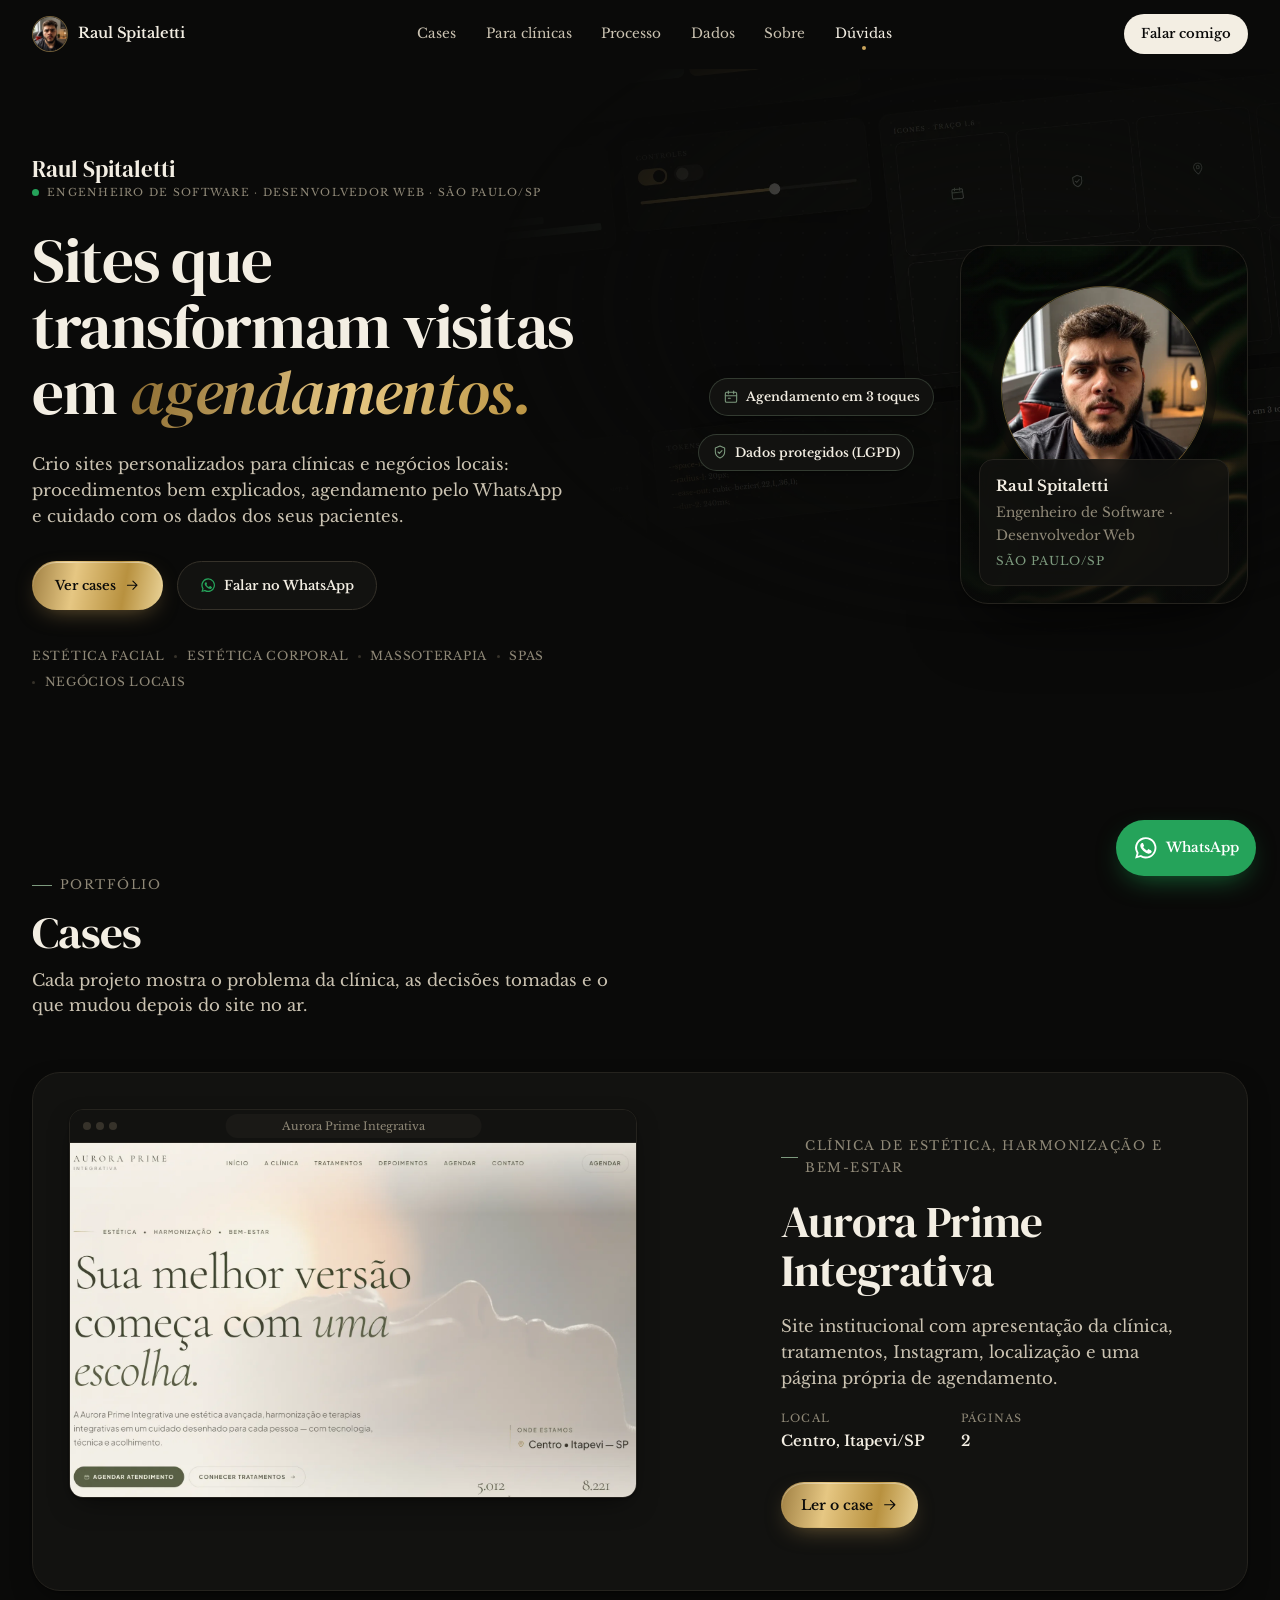
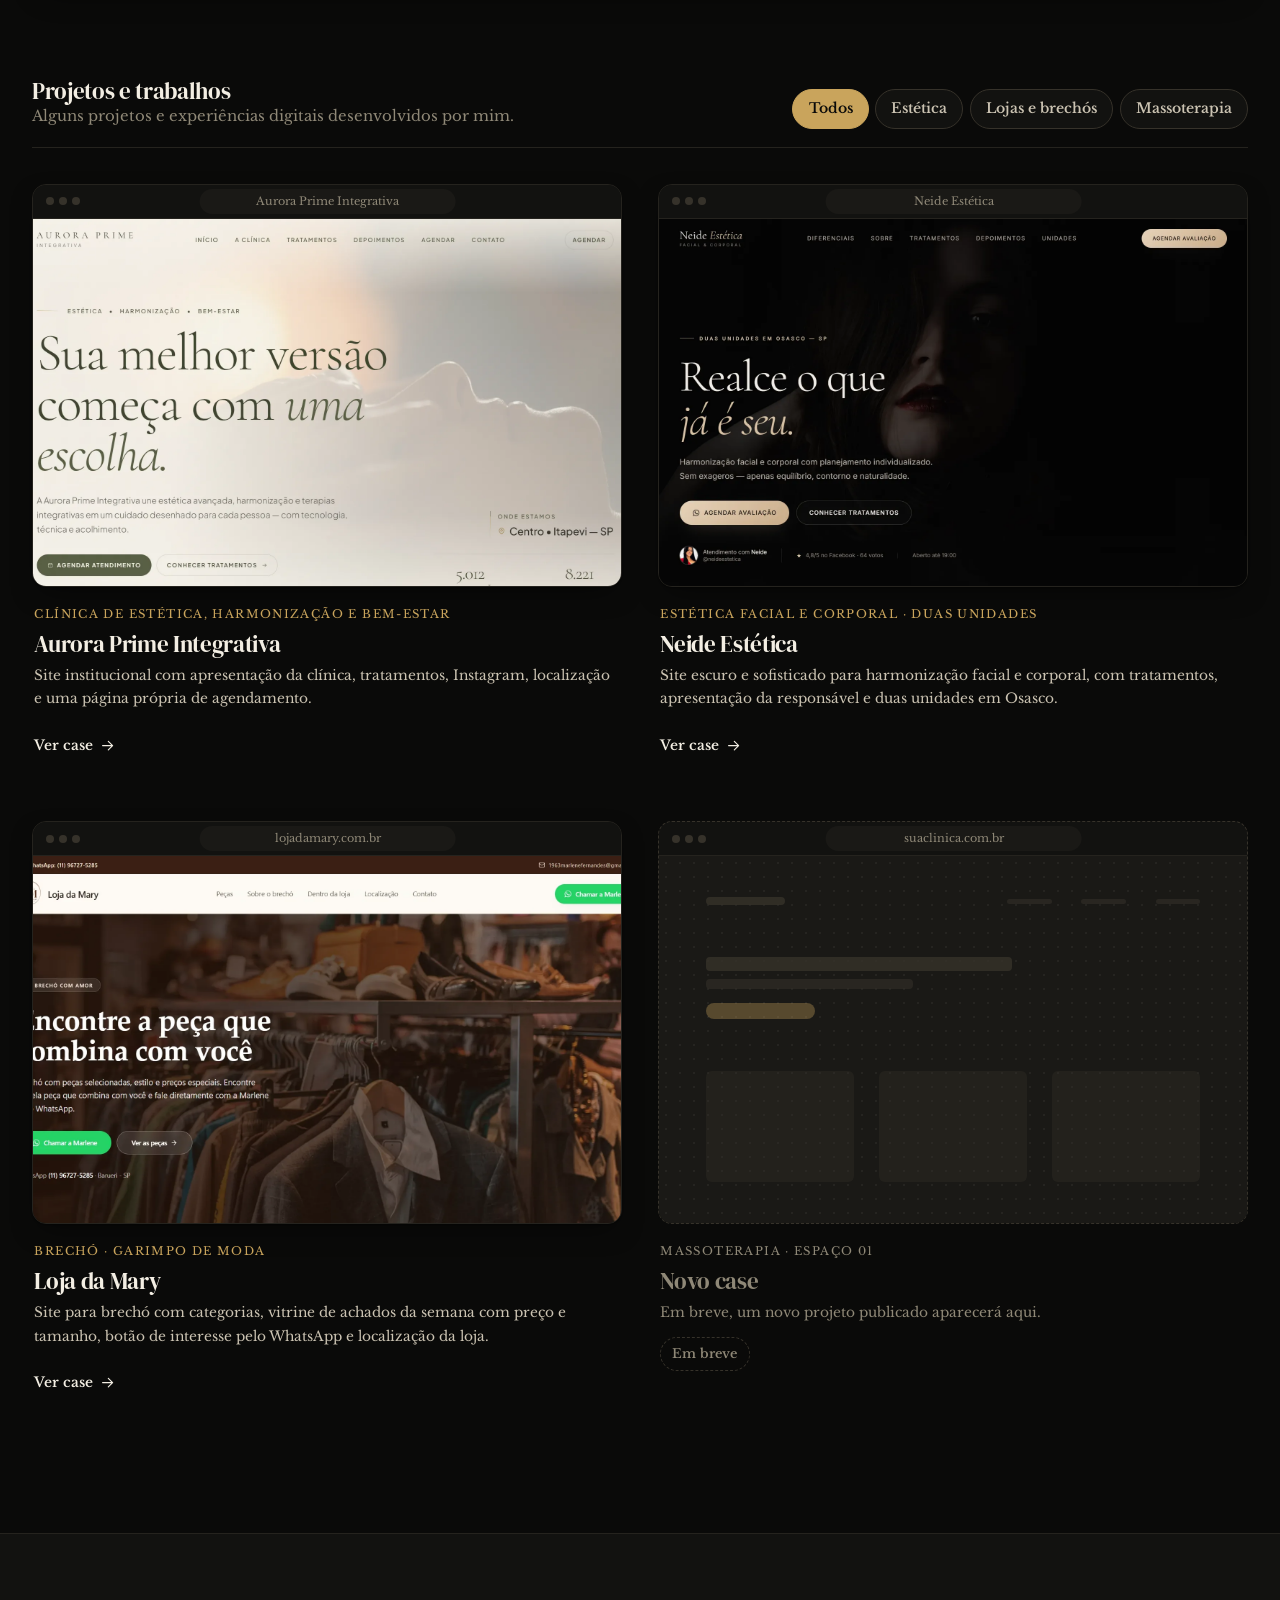
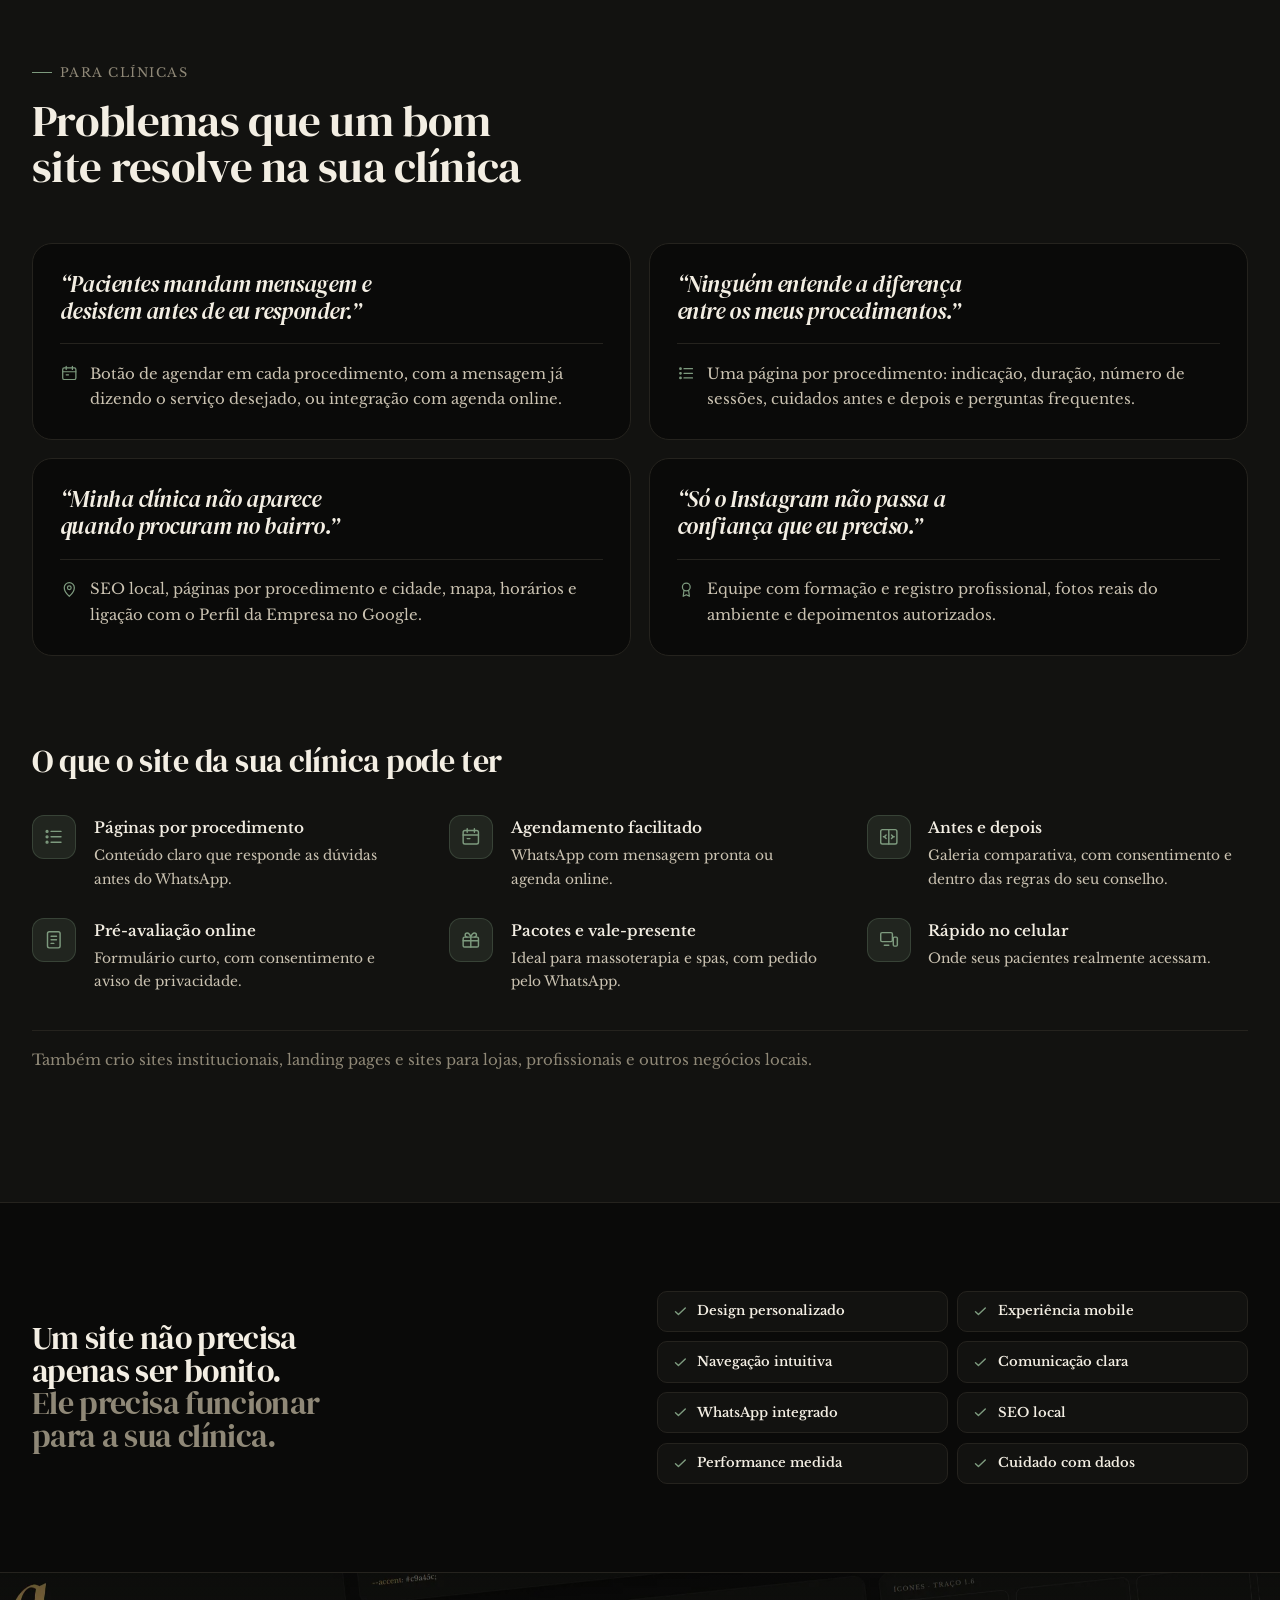
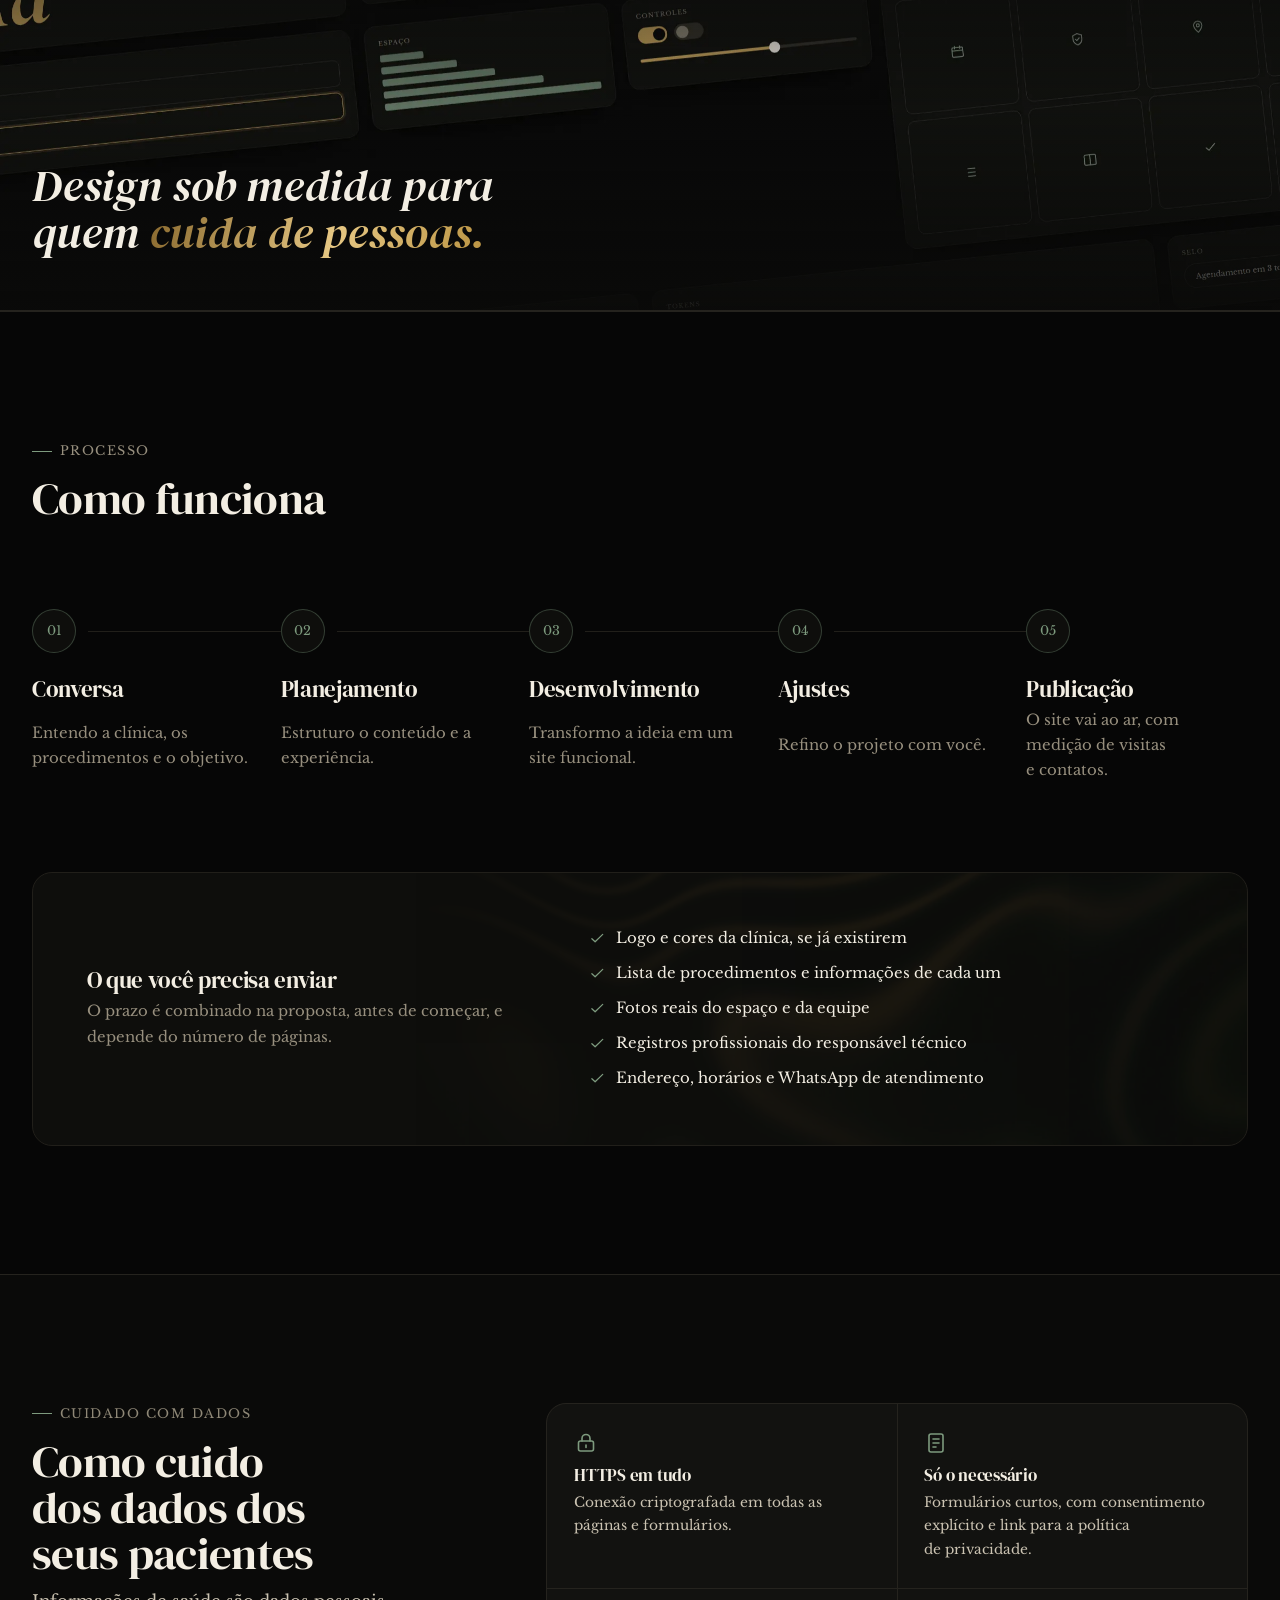
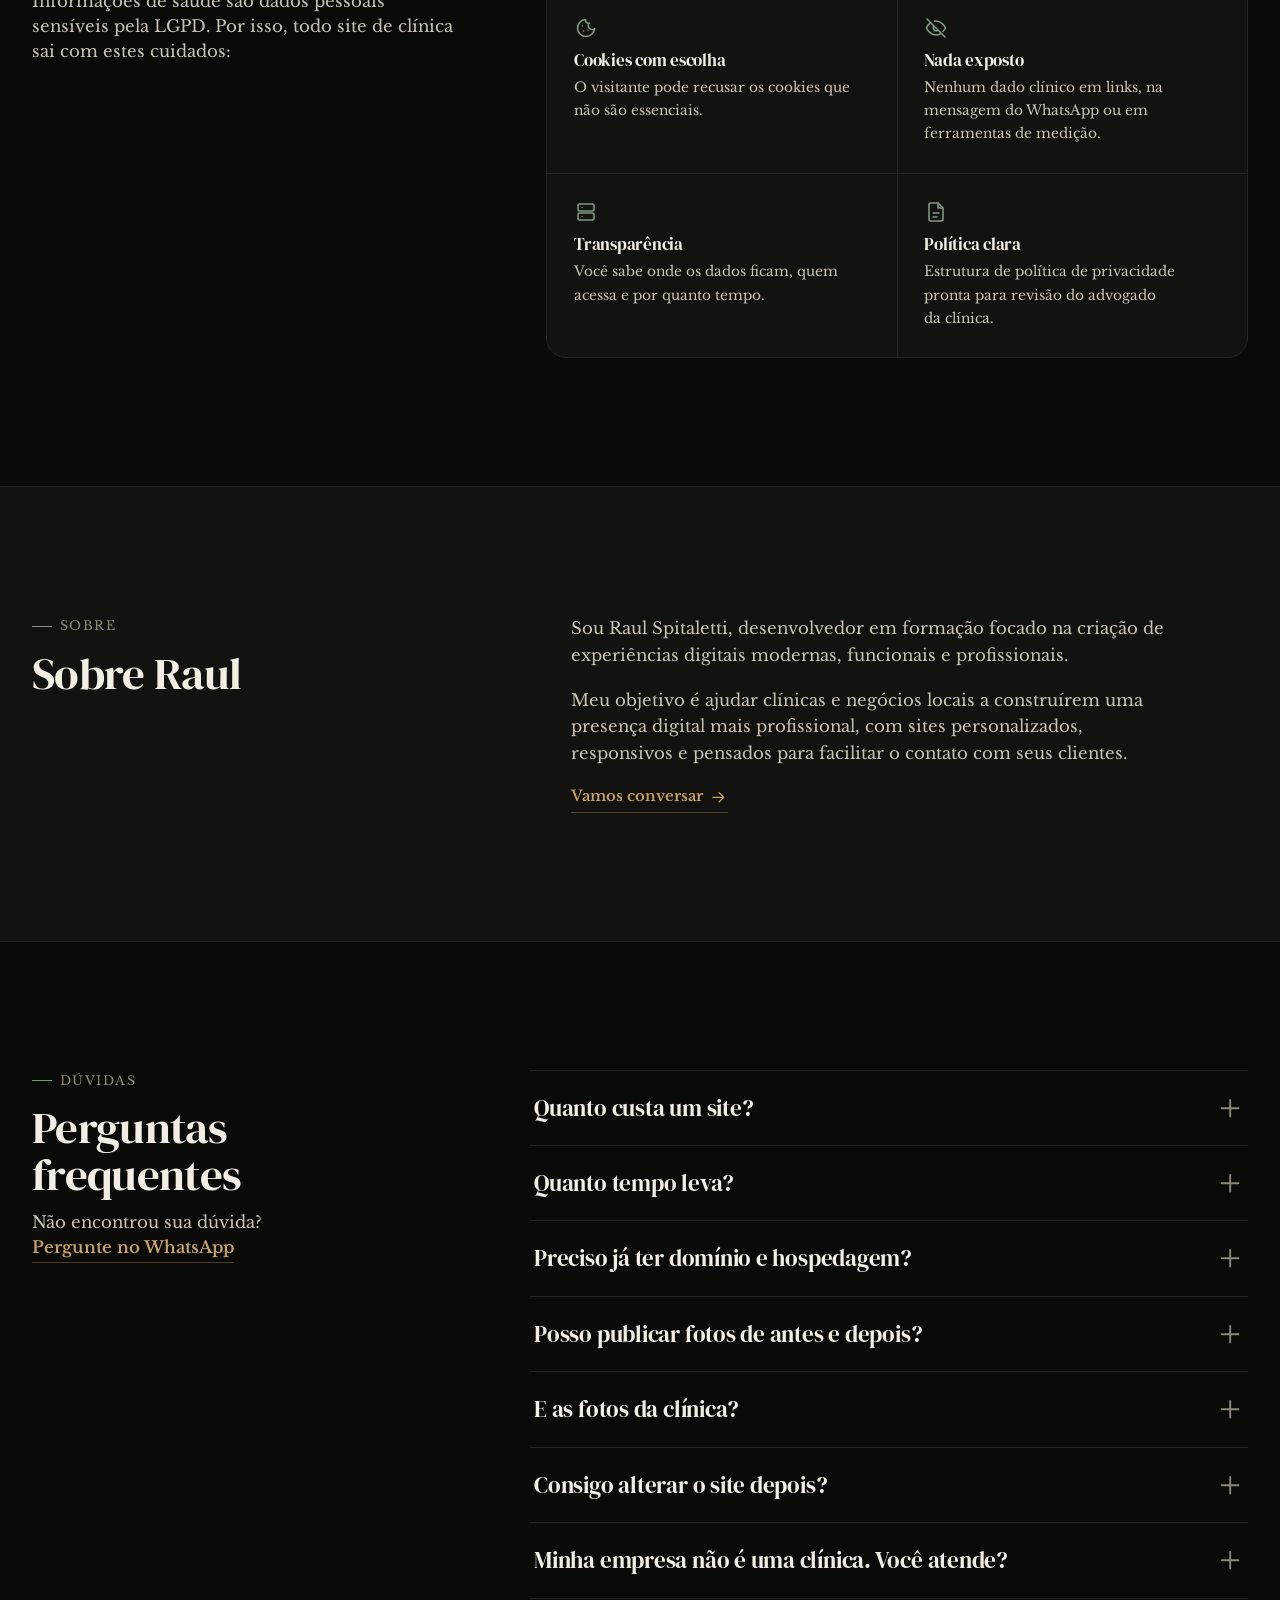
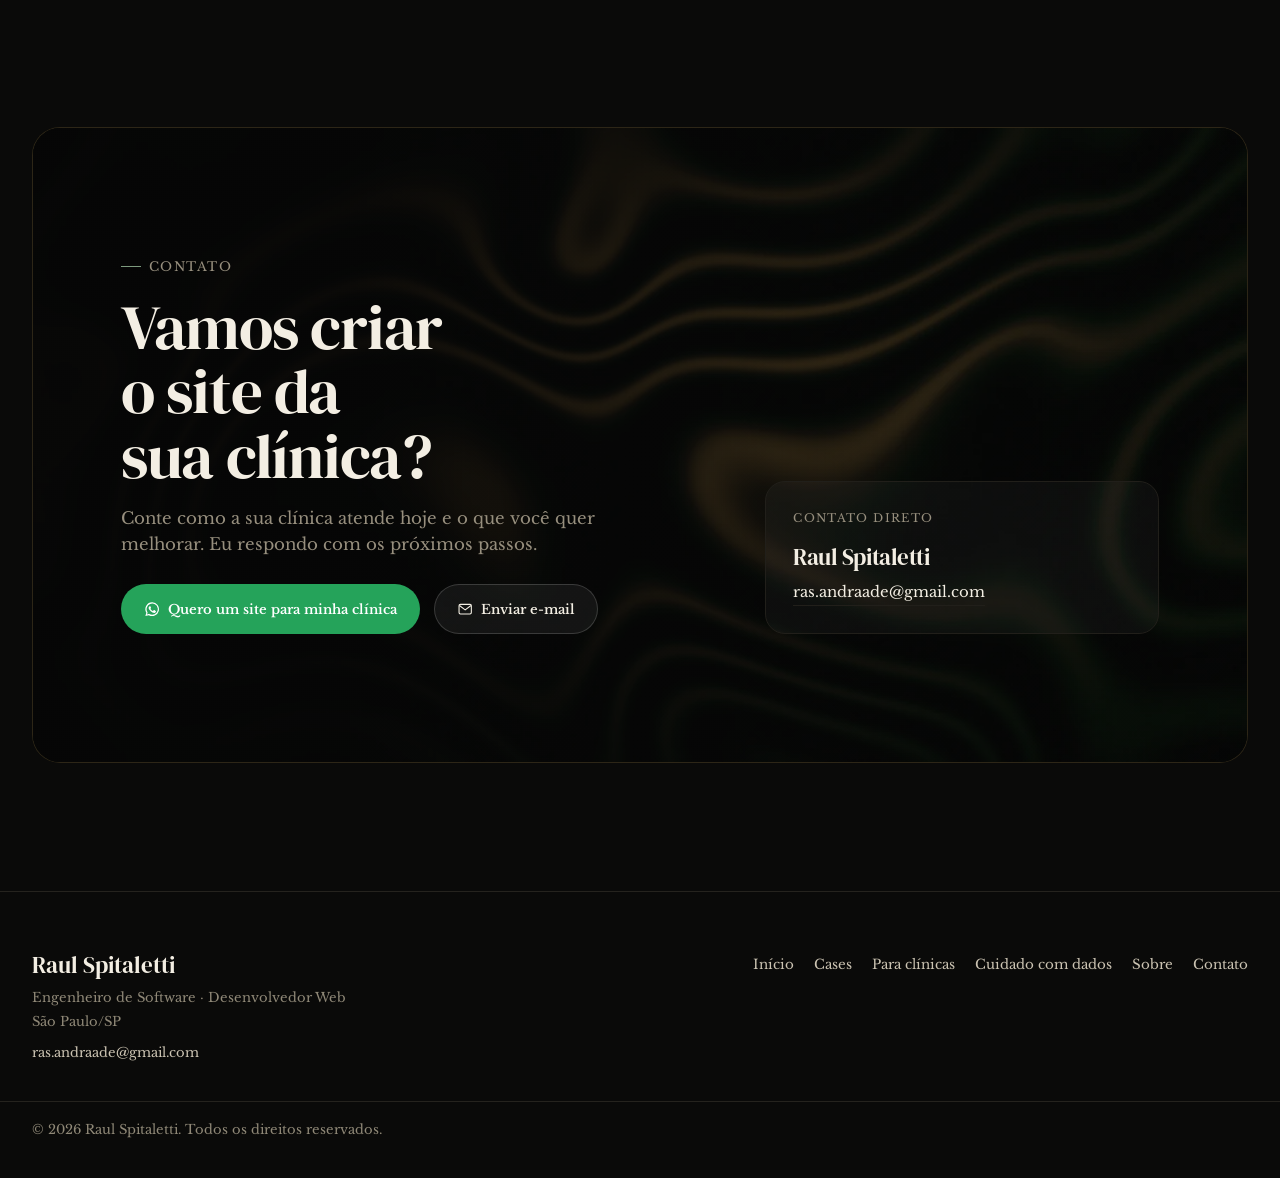
==== index.html @ 13994575 "primero contato" ====
<!DOCTYPE html>
<html lang="pt-BR">
<head>
  <meta charset="utf-8">
  <meta name="viewport" content="width=device-width, initial-scale=1, viewport-fit=cover">
  <title>Raul Spitaletti — Sites para Clínicas de Estética e Massoterapia</title>
  <meta name="description" content="Criação de sites profissionais para clínicas de estética, massoterapia e negócios locais: procedimentos bem apresentados, agendamento pelo WhatsApp e cuidado com os dados dos pacientes.">
  <meta name="author" content="Raul Spitaletti">
  <link rel="canonical" href="https://SEU-DOMINIO.com.br/">
  <meta name="robots" content="index, follow, max-image-preview:large">
  <meta name="color-scheme" content="dark">
  <meta name="theme-color" content="#0a0a09">
  <meta name="format-detection" content="telephone=no">

  <!-- Ícones e app -->
  <link rel="icon" href="favicon.ico" sizes="48x48">
  <link rel="icon" href="favicon.svg" type="image/svg+xml">
  <link rel="apple-touch-icon" href="assets/img/apple-touch-icon.png">
  <link rel="manifest" href="site.webmanifest">

  <!-- Fontes auto-hospedadas (sem requisições a terceiros) -->
  <link rel="preload" href="assets/fonts/dm-serif-display-latin-400-normal.woff2" as="font" type="font/woff2" crossorigin>
  <link rel="preload" href="assets/fonts/libre-baskerville-latin-400-normal.woff2" as="font" type="font/woff2" crossorigin>
  <link rel="preload" href="assets/img/raul.webp" as="image" type="image/webp">
  <link rel="stylesheet" href="assets/css/styles.css">

  <!-- Preview de links (WhatsApp, Instagram, LinkedIn, Facebook, X)
       Troque SEU-DOMINIO.com.br pelo domínio real em todo o projeto -->
  <meta property="og:type" content="website">
  <meta property="og:site_name" content="Raul Spitaletti">
  <meta property="og:locale" content="pt_BR">
  <meta property="og:title" content="Raul Spitaletti — Sites para Clínicas de Estética e Massoterapia">
  <meta property="og:description" content="Sites que transformam visitas em agendamentos para clínicas de estética, massoterapia e negócios locais.">
  <meta property="og:url" content="https://SEU-DOMINIO.com.br/">
  <meta property="og:image" content="https://SEU-DOMINIO.com.br/assets/img/og-image.jpg">
  <meta property="og:image:secure_url" content="https://SEU-DOMINIO.com.br/assets/img/og-image.jpg">
  <meta property="og:image:type" content="image/jpeg">
  <meta property="og:image:width" content="1200">
  <meta property="og:image:height" content="630">
  <meta property="og:image:alt" content="Raul Spitaletti — Sites para clínicas que transformam visitas em agendamentos.">
  <meta name="twitter:card" content="summary_large_image">
  <meta name="twitter:title" content="Raul Spitaletti — Sites para Clínicas de Estética e Massoterapia">
  <meta name="twitter:description" content="Sites que transformam visitas em agendamentos para clínicas de estética, massoterapia e negócios locais.">
  <meta name="twitter:image" content="https://SEU-DOMINIO.com.br/assets/img/og-image.jpg">
  <meta name="twitter:image:alt" content="Raul Spitaletti — Sites para clínicas que transformam visitas em agendamentos.">

  <script type="application/ld+json">
  {
    "@context": "https://schema.org",
    "@type": "ProfessionalService",
    "name": "Raul Spitaletti — Sites para Clínicas",
    "description": "Criação de sites profissionais para clínicas de estética, massoterapia e negócios locais.",
    "email": "ras.andraade@gmail.com",
    "founder": { "@type": "Person", "name": "Raul Spitaletti", "jobTitle": ["Engenheiro de Software", "Desenvolvedor Web"], "image": "https://SEU-DOMINIO.com.br/assets/img/raul.webp" },
    "url": "https://SEU-DOMINIO.com.br/",
    "image": "https://SEU-DOMINIO.com.br/assets/img/og-image.jpg",
    "logo": "https://SEU-DOMINIO.com.br/assets/img/icon-512.png",
    "address": { "@type": "PostalAddress", "addressLocality": "São Paulo", "addressRegion": "SP", "addressCountry": "BR" },
    "areaServed": { "@type": "Country", "name": "Brasil" },
    "availableLanguage": "pt-BR",
    "knowsAbout": ["Criação de sites", "Sites para clínicas de estética", "Sites para massoterapia", "SEO local", "LGPD em formulários"]
  }
  </script>
  <script type="application/ld+json">
  {
    "@context": "https://schema.org",
    "@type": "WebSite",
    "name": "Raul Spitaletti",
    "url": "https://SEU-DOMINIO.com.br/",
    "inLanguage": "pt-BR"
  }
  </script>
</head>
<body>
  <!-- Ícones (traço único 1.6, cantos arredondados) -->
  <svg width="0" height="0" style="position:absolute" aria-hidden="true">
    <symbol id="i-calendar" viewBox="0 0 24 24"><rect x="3.5" y="5" width="17" height="15" rx="2"/><path d="M8 3v4M16 3v4M3.5 10h17M8 14h3"/></symbol>
    <symbol id="i-list" viewBox="0 0 24 24"><path d="M9 6h11M9 12h11M9 18h11"/><circle cx="4.5" cy="6" r="1"/><circle cx="4.5" cy="12" r="1"/><circle cx="4.5" cy="18" r="1"/></symbol>
    <symbol id="i-pin" viewBox="0 0 24 24"><path d="M12 21s-6.5-5.6-6.5-11a6.5 6.5 0 0 1 13 0c0 5.4-6.5 11-6.5 11z"/><circle cx="12" cy="10" r="2.4"/></symbol>
    <symbol id="i-badge" viewBox="0 0 24 24"><circle cx="12" cy="9" r="5"/><path d="M9 13.5 8 21l4-2 4 2-1-7.5"/></symbol>
    <symbol id="i-compare" viewBox="0 0 24 24"><rect x="3" y="4" width="18" height="16" rx="2"/><path d="M12 4v16M8 12h-2M18 12h-2M9 10l-2 2 2 2M15 10l2 2-2 2"/></symbol>
    <symbol id="i-form" viewBox="0 0 24 24"><rect x="5" y="3" width="14" height="18" rx="2"/><path d="M9 8h6M9 12h6M9 16h3"/></symbol>
    <symbol id="i-gift" viewBox="0 0 24 24"><rect x="3.5" y="9" width="17" height="11" rx="1.5"/><path d="M3.5 13h17M12 9v11M12 9s-1.5-4.5-4-4.5a2 2 0 0 0 0 4.5M12 9s1.5-4.5 4-4.5a2 2 0 0 1 0 4.5"/></symbol>
    <symbol id="i-devices" viewBox="0 0 24 24"><rect x="3" y="4" width="13" height="10" rx="1.5"/><path d="M7 18h5"/><rect x="17" y="9" width="4.5" height="10" rx="1.2"/></symbol>
    <symbol id="i-lock" viewBox="0 0 24 24"><rect x="4.5" y="10" width="15" height="10" rx="2"/><path d="M8 10V7.5a4 4 0 0 1 8 0V10M12 14v2.5"/></symbol>
    <symbol id="i-shield" viewBox="0 0 24 24"><path d="M12 3 5 6v5.5c0 4.3 3 7.8 7 9.5 4-1.7 7-5.2 7-9.5V6z"/><path d="m9 12 2 2 4-4"/></symbol>
    <symbol id="i-cookie" viewBox="0 0 24 24"><path d="M20.5 12.5A8.5 8.5 0 1 1 11.5 3.5a3 3 0 0 0 4 3.5 3 3 0 0 0 5 5.5z"/><path d="M8.5 10h.01M9.5 15h.01M14 14h.01"/></symbol>
    <symbol id="i-eye-off" viewBox="0 0 24 24"><path d="M3 3l18 18M10.6 5.1A9.7 9.7 0 0 1 12 5c5 0 8.5 4.5 9.5 7a13 13 0 0 1-2.4 3.4M6.6 6.6C4.5 8 3.1 10.1 2.5 12c1 2.5 4.5 7 9.5 7 1.7 0 3.2-.5 4.5-1.2M9.9 9.9a3 3 0 0 0 4.2 4.2"/></symbol>
    <symbol id="i-server" viewBox="0 0 24 24"><rect x="4" y="4" width="16" height="7" rx="1.5"/><rect x="4" y="13" width="16" height="7" rx="1.5"/><path d="M8 7.5h.01M8 16.5h.01"/></symbol>
    <symbol id="i-doc" viewBox="0 0 24 24"><path d="M14 3H7a2 2 0 0 0-2 2v14a2 2 0 0 0 2 2h10a2 2 0 0 0 2-2V8z"/><path d="M14 3v5h5M9 13h6M9 17h4"/></symbol>
    <symbol id="i-check" viewBox="0 0 24 24"><path d="M5 12.5l4.2 4L19 7"/></symbol>
    <symbol id="i-arrow" viewBox="0 0 24 24"><path d="M5 12h14M13 6l6 6-6 6"/></symbol>
    <symbol id="i-plus" viewBox="0 0 24 24"><path d="M12 5v14M5 12h14"/></symbol>
    <symbol id="i-mail" viewBox="0 0 24 24"><rect x="3" y="5" width="18" height="14" rx="2"/><path d="M4 7l8 6 8-6"/></symbol>
    <symbol id="i-wa" viewBox="0 0 24 24"><path fill="currentColor" stroke="none" d="M12 2a10 10 0 0 0-8.6 15.1L2 22l5-1.3A10 10 0 1 0 12 2zm0 18.2a8.2 8.2 0 0 1-4.2-1.2l-.3-.2-3 .8.8-2.9-.2-.3A8.2 8.2 0 1 1 12 20.2zm4.5-6.1c-.2-.1-1.5-.7-1.7-.8-.2-.1-.4-.1-.6.1l-.8 1c-.1.2-.3.2-.5.1a6.7 6.7 0 0 1-3.3-2.9c-.3-.4.2-.4.7-1.4.1-.2 0-.3 0-.4l-.8-1.8c-.2-.5-.4-.4-.6-.4h-.5a1 1 0 0 0-.7.3 3 3 0 0 0-.9 2.2 5.2 5.2 0 0 0 1.1 2.7 11.8 11.8 0 0 0 4.5 4c1.7.7 2.3.8 3.2.6.5-.1 1.5-.6 1.7-1.2.2-.6.2-1.1.2-1.2-.1-.1-.3-.2-.5-.3z"/></symbol>
  </svg>

  <a class="skip-link" href="#conteudo">Pular para o conteúdo</a>

  <!-- ============ HEADER ============ -->
  <header class="site-header">
    <div class="container header__inner">
      <a class="brand" href="#inicio" aria-label="Raul Spitaletti — início">
        <span class="brand__mark brand__mark--photo" aria-hidden="true"><img src="assets/img/raul-sm.webp" alt="" width="36" height="36"></span>
        <span class="brand__name">Raul Spitaletti</span>
      </a>

      <nav class="nav" aria-label="Principal">
        <ul>
          <li><a href="#cases">Cases</a></li>
          <li><a href="#para-clinicas">Para clínicas</a></li>
          <li><a href="#processo">Processo</a></li>
          <li><a href="#dados">Dados</a></li>
          <li><a href="#sobre">Sobre</a></li>
          <li><a href="#faq">Dúvidas</a></li>
        </ul>
      </nav>

      <a class="btn btn--dark btn--sm header__cta" href="#contato">Falar comigo</a>

      <button class="nav-toggle" type="button" aria-expanded="false" aria-controls="mobile-menu" aria-label="Abrir menu">
        <span></span><span></span>
      </button>
    </div>

    <div class="mobile-menu" id="mobile-menu" hidden>
      <nav aria-label="Menu mobile">
        <ul>
          <li><a href="#inicio">Início</a></li>
          <li><a href="#cases">Cases</a></li>
          <li><a href="#para-clinicas">Para clínicas</a></li>
          <li><a href="#processo">Processo</a></li>
          <li><a href="#dados">Cuidado com dados</a></li>
          <li><a href="#sobre">Sobre</a></li>
          <li><a href="#faq">Dúvidas</a></li>
          <li><a href="#contato">Contato</a></li>
        </ul>
      </nav>
      <div class="mobile-menu__foot">
        <a class="btn btn--wa btn--block" data-whatsapp href="#contato"><svg class="i i--fill"><use href="#i-wa"/></svg>Falar no WhatsApp</a>
        <a class="mobile-menu__mail" data-email href="mailto:ras.andraade@gmail.com">ras.andraade@gmail.com</a>
      </div>
    </div>
  </header>

  <main id="conteudo">
    <!-- ============ HERO ============ -->
    <section class="hero" id="inicio" aria-labelledby="hero-title">
      <div class="hero__bg" aria-hidden="true"></div>
      <div class="container hero__grid">
        <div class="hero__copy">
          <div class="hero__me">
            <div class="hero__me-text">
              <strong>Raul Spitaletti</strong>
              <span><span class="status__dot" aria-hidden="true"></span>Engenheiro de Software · Desenvolvedor Web · São Paulo/SP</span>
            </div>
          </div>
          <h1 id="hero-title" class="hero__title">Sites que transformam visitas em <em>agendamentos.</em></h1>
          <p class="hero__lead">Crio sites personalizados para clínicas e negócios locais: procedimentos bem explicados, agendamento pelo WhatsApp e cuidado com os dados dos seus pacientes.</p>
          <div class="hero__actions">
            <a class="btn btn--primary btn--lg" href="#cases">Ver cases <svg class="i"><use href="#i-arrow"/></svg></a>
            <a class="btn btn--outline btn--lg" data-whatsapp href="#contato"><svg class="i i--fill i--wa"><use href="#i-wa"/></svg>Falar no WhatsApp</a>
          </div>
          <ul class="hero__for" aria-label="Para quem">
            <li>Estética facial</li><li>Estética corporal</li><li>Massoterapia</li><li>Spas</li><li>Negócios locais</li>
          </ul>
        </div>

        <!-- Retrato (mesma foto e tamanho do antigo cartão do "Sobre") -->
        <div class="hero__portrait">
          <div class="hero__chips" aria-hidden="true">
            <div class="hero__chip"><svg class="i"><use href="#i-calendar"/></svg>Agendamento em 3 toques</div>
            <div class="hero__chip"><svg class="i"><use href="#i-shield"/></svg>Dados protegidos (LGPD)</div>
          </div>
          <div class="about__card portrait">
            <div class="about__photo"><img src="assets/img/raul.webp" alt="Foto de Raul Spitaletti" width="280" height="280" fetchpriority="high"></div>
            <div class="about__id">
              <strong>Raul Spitaletti</strong>
              <span>Engenheiro de Software · Desenvolvedor Web</span>
              <span class="about__loc">São Paulo/SP</span>
            </div>
          </div>
        </div>
      </div>
    </section>

    <!-- ============ CASES ============ -->
    <section class="section" id="cases" aria-labelledby="cases-title">
      <div class="container">
        <header class="section__head" data-reveal>
          <p class="eyebrow">Portfólio</p>
          <h2 id="cases-title" class="section__title">Cases</h2>
          <p class="section__lead">Cada projeto mostra o problema da clínica, as decisões tomadas e o que mudou depois do site no ar.</p>
        </header>

        <!-- Case em destaque — dados em assets/js/config.js (projeto com featured: true) -->
        <article class="case" id="featured" data-reveal aria-label="Case em destaque"></article>

        <div class="subhead" data-reveal>
          <div>
            <h3 class="subhead__title">Projetos e trabalhos</h3>
            <p class="subhead__lead">Alguns projetos e experiências digitais desenvolvidos por mim.</p>
          </div>
          <div class="chips" id="project-filters" role="group" aria-label="Filtrar projetos" hidden></div>
        </div>

        <div class="projects" id="projects-grid"></div>
        <p class="projects__empty" id="projects-empty" hidden>Nenhum projeto nesta categoria ainda.</p>
        <noscript><p class="noscript">Ative o JavaScript para ver os projetos.</p></noscript>
      </div>
    </section>

    <!-- ============ PARA CLÍNICAS: problemas que resolvo ============ -->
    <section class="section section--tint" id="para-clinicas" aria-labelledby="pc-title">
      <div class="container">
        <header class="section__head" data-reveal>
          <p class="eyebrow">Para clínicas</p>
          <h2 id="pc-title" class="section__title">Problemas que um bom site resolve na sua clínica</h2>
        </header>
        <ol class="pains">
          <li class="pain" data-reveal>
            <p class="pain__problem">“Pacientes mandam mensagem e desistem antes de eu responder.”</p>
            <p class="pain__fix"><svg class="i"><use href="#i-calendar"/></svg><span>Botão de agendar em cada procedimento, com a mensagem já dizendo o serviço desejado, ou integração com agenda online.</span></p>
          </li>
          <li class="pain" data-reveal>
            <p class="pain__problem">“Ninguém entende a diferença entre os meus procedimentos.”</p>
            <p class="pain__fix"><svg class="i"><use href="#i-list"/></svg><span>Uma página por procedimento: indicação, duração, número de sessões, cuidados antes e depois e perguntas frequentes.</span></p>
          </li>
          <li class="pain" data-reveal>
            <p class="pain__problem">“Minha clínica não aparece quando procuram no bairro.”</p>
            <p class="pain__fix"><svg class="i"><use href="#i-pin"/></svg><span>SEO local, páginas por procedimento e cidade, mapa, horários e ligação com o Perfil da Empresa no Google.</span></p>
          </li>
          <li class="pain" data-reveal>
            <p class="pain__problem">“Só o Instagram não passa a confiança que eu preciso.”</p>
            <p class="pain__fix"><svg class="i"><use href="#i-badge"/></svg><span>Equipe com formação e registro profissional, fotos reais do ambiente e depoimentos autorizados.</span></p>
          </li>
        </ol>

        <div class="features" data-reveal>
          <h3 class="features__title">O que o site da sua clínica pode ter</h3>
          <ul class="features__grid">
            <li><span class="service__icon"><svg class="i"><use href="#i-list"/></svg></span><div><h4>Páginas por procedimento</h4><p>Conteúdo claro que responde as dúvidas antes do WhatsApp.</p></div></li>
            <li><span class="service__icon"><svg class="i"><use href="#i-calendar"/></svg></span><div><h4>Agendamento facilitado</h4><p>WhatsApp com mensagem pronta ou agenda online.</p></div></li>
            <li><span class="service__icon"><svg class="i"><use href="#i-compare"/></svg></span><div><h4>Antes e depois</h4><p>Galeria comparativa, com consentimento e dentro das regras do seu conselho.</p></div></li>
            <li><span class="service__icon"><svg class="i"><use href="#i-form"/></svg></span><div><h4>Pré-avaliação online</h4><p>Formulário curto, com consentimento e aviso de privacidade.</p></div></li>
            <li><span class="service__icon"><svg class="i"><use href="#i-gift"/></svg></span><div><h4>Pacotes e vale-presente</h4><p>Ideal para massoterapia e spas, com pedido pelo WhatsApp.</p></div></li>
            <li><span class="service__icon"><svg class="i"><use href="#i-devices"/></svg></span><div><h4>Rápido no celular</h4><p>Onde seus pacientes realmente acessam.</p></div></li>
          </ul>
          <p class="features__note">Também crio sites institucionais, landing pages e sites para lojas, profissionais e outros negócios locais.</p>
        </div>
      </div>
    </section>

    <!-- ============ DIFERENCIAIS ============ -->
    <section class="section section--tight" aria-labelledby="dif-title">
      <div class="container values" data-reveal>
        <h2 id="dif-title" class="values__title">Um site não precisa apenas ser bonito. <span>Ele precisa funcionar para a sua clínica.</span></h2>
        <ul class="values__list">
          <li><svg class="i"><use href="#i-check"/></svg>Design personalizado</li>
          <li><svg class="i"><use href="#i-check"/></svg>Experiência mobile</li>
          <li><svg class="i"><use href="#i-check"/></svg>Navegação intuitiva</li>
          <li><svg class="i"><use href="#i-check"/></svg>Comunicação clara</li>
          <li><svg class="i"><use href="#i-check"/></svg>WhatsApp integrado</li>
          <li><svg class="i"><use href="#i-check"/></svg>SEO local</li>
          <li><svg class="i"><use href="#i-check"/></svg>Performance medida</li>
          <li><svg class="i"><use href="#i-check"/></svg>Cuidado com dados</li>
        </ul>
      </div>
    </section>

    <!-- ============ FAIXA DE IMAGEM (textura original) ============ -->
    <div class="band" aria-hidden="true">
      <div class="band__img"></div>
      <div class="container"><p class="band__text">Design sob medida para quem <span>cuida de pessoas.</span></p></div>
    </div>

    <!-- ============ DEPOIMENTOS (oculto até existir o primeiro real) ============ -->
    <section class="section section--tight" id="depoimentos" aria-labelledby="dep-title" hidden>
      <div class="container">
        <header class="section__head" data-reveal>
          <p class="eyebrow">Depoimentos</p>
          <h2 id="dep-title" class="section__title">O que dizem os clientes</h2>
        </header>
        <div class="quotes" id="testimonials-list"></div>
      </div>
    </section>

    <!-- ============ PROCESSO ============ -->
    <section class="section section--dark" id="processo" aria-labelledby="processo-title">
      <div class="container">
        <header class="section__head" data-reveal>
          <p class="eyebrow">Processo</p>
          <h2 id="processo-title" class="section__title">Como funciona</h2>
        </header>
        <ol class="steps">
          <li class="step" data-reveal><span class="step__n">01</span><h3>Conversa</h3><p>Entendo a clínica, os procedimentos e o objetivo.</p></li>
          <li class="step" data-reveal><span class="step__n">02</span><h3>Planejamento</h3><p>Estruturo o conteúdo e a experiência.</p></li>
          <li class="step" data-reveal><span class="step__n">03</span><h3>Desenvolvimento</h3><p>Transformo a ideia em um site funcional.</p></li>
          <li class="step" data-reveal><span class="step__n">04</span><h3>Ajustes</h3><p>Refino o projeto com você.</p></li>
          <li class="step" data-reveal><span class="step__n">05</span><h3>Publicação</h3><p>O site vai ao ar, com medição de visitas e contatos.</p></li>
        </ol>

        <div class="prep" data-reveal>
          <div>
            <h3 class="prep__title">O que você precisa enviar</h3>
            <p class="prep__lead">O prazo é combinado na proposta, antes de começar, e depende do número de páginas.</p>
          </div>
          <ul class="prep__list">
            <li><svg class="i"><use href="#i-check"/></svg>Logo e cores da clínica, se já existirem</li>
            <li><svg class="i"><use href="#i-check"/></svg>Lista de procedimentos e informações de cada um</li>
            <li><svg class="i"><use href="#i-check"/></svg>Fotos reais do espaço e da equipe</li>
            <li><svg class="i"><use href="#i-check"/></svg>Registros profissionais do responsável técnico</li>
            <li><svg class="i"><use href="#i-check"/></svg>Endereço, horários e WhatsApp de atendimento</li>
          </ul>
        </div>
      </div>
    </section>

    <!-- ============ DADOS / LGPD ============ -->
    <section class="section" id="dados" aria-labelledby="dados-title">
      <div class="container data">
        <header class="data__head" data-reveal>
          <p class="eyebrow">Cuidado com dados</p>
          <h2 id="dados-title" class="section__title">Como cuido dos dados dos seus pacientes</h2>
          <p class="section__lead">Informações de saúde são dados pessoais sensíveis pela LGPD. Por isso, todo site de clínica sai com estes cuidados:</p>
        </header>
        <ul class="data__grid">
          <li data-reveal><svg class="i"><use href="#i-lock"/></svg><h3>HTTPS em tudo</h3><p>Conexão criptografada em todas as páginas e formulários.</p></li>
          <li data-reveal><svg class="i"><use href="#i-form"/></svg><h3>Só o necessário</h3><p>Formulários curtos, com consentimento explícito e link para a política de privacidade.</p></li>
          <li data-reveal><svg class="i"><use href="#i-cookie"/></svg><h3>Cookies com escolha</h3><p>O visitante pode recusar os cookies que não são essenciais.</p></li>
          <li data-reveal><svg class="i"><use href="#i-eye-off"/></svg><h3>Nada exposto</h3><p>Nenhum dado clínico em links, na mensagem do WhatsApp ou em ferramentas de medição.</p></li>
          <li data-reveal><svg class="i"><use href="#i-server"/></svg><h3>Transparência</h3><p>Você sabe onde os dados ficam, quem acessa e por quanto tempo.</p></li>
          <li data-reveal><svg class="i"><use href="#i-doc"/></svg><h3>Política clara</h3><p>Estrutura de política de privacidade pronta para revisão do advogado da clínica.</p></li>
        </ul>
      </div>
    </section>

    <!-- ============ SOBRE ============ -->
    <section class="section section--tint" id="sobre" aria-labelledby="sobre-title">
      <div class="container about">
        <header class="about__head" data-reveal>
          <p class="eyebrow">Sobre</p>
          <h2 id="sobre-title" class="section__title">Sobre Raul</h2>
        </header>
        <div class="about__text" data-reveal>
          <p>Sou Raul Spitaletti, desenvolvedor em formação focado na criação de experiências digitais modernas, funcionais e profissionais.</p>
          <p>Meu objetivo é ajudar clínicas e negócios locais a construírem uma presença digital mais profissional, com sites personalizados, responsivos e pensados para facilitar o contato com seus clientes.</p>
          <a class="text-link" href="#contato">Vamos conversar <svg class="i"><use href="#i-arrow"/></svg></a>
        </div>
      </div>
    </section>

    <!-- ============ FAQ ============ -->
    <section class="section" id="faq" aria-labelledby="faq-title">
      <div class="container faq">
        <header class="faq__head" data-reveal>
          <p class="eyebrow">Dúvidas</p>
          <h2 id="faq-title" class="section__title">Perguntas frequentes</h2>
          <p class="section__lead">Não encontrou sua dúvida? <a class="text-link" data-whatsapp href="#contato">Pergunte no WhatsApp</a></p>
        </header>
        <div class="faq__list" data-reveal>
          <details>
            <summary>Quanto custa um site?<svg class="i"><use href="#i-plus"/></svg></summary>
            <p id="faq-price">Cada orçamento é feito sob medida, conforme o número de páginas e as integrações necessárias. Envio a proposta por escrito antes de começar, sem compromisso.</p>
          </details>
          <details>
            <summary>Quanto tempo leva?<svg class="i"><use href="#i-plus"/></svg></summary>
            <p>Depende do tamanho do site e da rapidez no envio dos conteúdos. O prazo fica definido na proposta, antes de começar.</p>
          </details>
          <details>
            <summary>Preciso já ter domínio e hospedagem?<svg class="i"><use href="#i-plus"/></svg></summary>
            <p>Não. Oriento a contratação no nome da clínica, para que ela seja sempre a dona do endereço do site.</p>
          </details>
          <details>
            <summary>Posso publicar fotos de antes e depois?<svg class="i"><use href="#i-plus"/></svg></summary>
            <p>Depende das regras do conselho do profissional responsável e do consentimento por escrito do paciente. O site fica preparado para isso, e a decisão é sua, validada com essas regras.</p>
          </details>
          <details>
            <summary>E as fotos da clínica?<svg class="i"><use href="#i-plus"/></svg></summary>
            <p>Fotos reais do ambiente e da equipe fazem muita diferença na confiança. Posso usar as imagens que você já tem e orientar o que fotografar.</p>
          </details>
          <details>
            <summary>Consigo alterar o site depois?<svg class="i"><use href="#i-plus"/></svg></summary>
            <p>Sim. A forma de fazer ajustes depois da entrega é combinada na proposta.</p>
          </details>
          <details>
            <summary>Minha empresa não é uma clínica. Você atende?<svg class="i"><use href="#i-plus"/></svg></summary>
            <p>Sim. Também crio sites institucionais, landing pages e sites para lojas, profissionais e outros negócios locais.</p>
          </details>
        </div>
      </div>
    </section>

    <!-- ============ CONTATO ============ -->
    <section class="section section--cta" id="contato" aria-labelledby="contato-title">
      <div class="container">
        <div class="cta" data-reveal>
          <div class="cta__bg" aria-hidden="true"></div>
          <div class="cta__copy">
            <p class="eyebrow eyebrow--light">Contato</p>
            <h2 id="contato-title" class="cta__title">Vamos criar o site da sua clínica?</h2>
            <p class="cta__lead">Conte como a sua clínica atende hoje e o que você quer melhorar. Eu respondo com os próximos passos.</p>
            <div class="cta__actions">
              <a class="btn btn--wa btn--lg" data-whatsapp href="#contato"><svg class="i i--fill"><use href="#i-wa"/></svg>Quero um site para minha clínica</a>
              <a class="btn btn--glass btn--lg" data-email href="mailto:ras.andraade@gmail.com"><svg class="i"><use href="#i-mail"/></svg>Enviar e-mail</a>
            </div>
          </div>
          <address class="cta__card">
            <span class="cta__label">Contato direto</span>
            <strong>Raul Spitaletti</strong>
            <a data-email href="mailto:ras.andraade@gmail.com">ras.andraade@gmail.com</a>
          </address>
        </div>
      </div>
    </section>
  </main>

  <!-- ============ FOOTER ============ -->
  <footer class="site-footer">
    <div class="container footer__inner">
      <div class="footer__id">
        <strong>Raul Spitaletti</strong>
        <span>Engenheiro de Software · Desenvolvedor Web</span>
        <span>São Paulo/SP</span>
        <a data-email href="mailto:ras.andraade@gmail.com">ras.andraade@gmail.com</a>
      </div>
      <nav aria-label="Rodapé">
        <ul class="footer__links">
          <li><a href="#inicio">Início</a></li>
          <li><a href="#cases">Cases</a></li>
          <li><a href="#para-clinicas">Para clínicas</a></li>
          <li><a href="#dados">Cuidado com dados</a></li>
          <li><a href="#sobre">Sobre</a></li>
          <li><a href="#contato">Contato</a></li>
        </ul>
      </nav>
    </div>
    <div class="container footer__legal">
      <p>© <span id="year">2026</span> Raul Spitaletti. Todos os direitos reservados.</p>
    </div>
  </footer>

  <a class="wa-float" data-whatsapp href="#contato" aria-label="Conversar no WhatsApp">
    <svg class="i i--fill"><use href="#i-wa"/></svg>
    <span class="wa-float__label">WhatsApp</span>
  </a>

  <script src="assets/js/config.js"></script>
  <script src="assets/js/shared.js"></script>
  <script src="assets/js/main.js"></script>
</body>
</html>
---- assets/css/styles.css ----
/* =====================================================================
   Raul Spitaletti — design system + estilos
   Tokens → base → layout → componentes → seções → utilidades
   ===================================================================== */

/* ---------- 0. FONTES (auto-hospedadas) ---------- */
/* Somente DM Serif Display (títulos) e Libre Baskerville (textos e rótulos) */
@font-face { font-family: "DM Serif Display"; src: url("../fonts/dm-serif-display-latin-400-normal.woff2") format("woff2"); font-weight: 400; font-style: normal; font-display: swap; }
@font-face { font-family: "DM Serif Display"; src: url("../fonts/dm-serif-display-latin-400-italic.woff2") format("woff2"); font-weight: 400; font-style: italic; font-display: swap; }
@font-face { font-family: "Libre Baskerville"; src: url("../fonts/libre-baskerville-latin-400-normal.woff2") format("woff2"); font-weight: 400; font-style: normal; font-display: swap; }
@font-face { font-family: "Libre Baskerville"; src: url("../fonts/libre-baskerville-latin-400-italic.woff2") format("woff2"); font-weight: 400; font-style: italic; font-display: swap; }
@font-face { font-family: "Libre Baskerville"; src: url("../fonts/libre-baskerville-latin-600-normal.woff2") format("woff2"); font-weight: 500 600; font-style: normal; font-display: swap; }
@font-face { font-family: "Libre Baskerville"; src: url("../fonts/libre-baskerville-latin-700-normal.woff2") format("woff2"); font-weight: 700; font-style: normal; font-display: swap; }

/* ---------- 1. TOKENS ---------- */
/* Tema único escuro: azul-noite + azul-gelo */
:root {
  --bg: #0a0a09;
  --surface: #121210;
  --surface-2: #1a1916;
  --ink: #f3eee3;
  --ink-2: #cbc3b2;
  --muted: #8f8877;
  --line: #25231e;
  --line-2: #36322a;
  --accent: #c9a45c;
  --accent-hover: #e0bf7a;
  --accent-ink: #0a0a09;
  --accent-soft: #231d12;
  /* Dourado metálico e verde de detalhe */
  --gold-grad: linear-gradient(100deg, #8a6a2f 0%, #e6c783 28%, #b8913f 52%, #f1dca4 74%, #9c7a38 100%);
  --green: #7d9a7e;
  --green-soft: rgba(125, 154, 126, 0.14);
  --wa: #25a35a;
  --wa-hover: #1f8f4e;
  --dot: rgba(243, 238, 227, 0.05);
  --glow: rgba(201, 164, 92, 0.13);

  /* Seções de contraste */
  --night: #060606;
  --night-2: #0e0e0c;
  --night-line: #211f1a;
  --night-ink: #f3eee3;
  --night-muted: #978f7e;

  /* Tipografia */
  --font-display: "DM Serif Display", Georgia, "Times New Roman", serif;
  --font-body: "Libre Baskerville", Baskerville, Georgia, serif;
  --font-mono: "Libre Baskerville", Baskerville, Georgia, serif; /* rótulos em caixa alta */

  /* Escala tipográfica fluida (320px → 1280px) */
  --step--1: clamp(0.75rem, 0.73rem + 0.08vw, 0.8125rem);
  --step-0: clamp(0.875rem, 0.85rem + 0.1vw, 0.9375rem);
  --step-1: clamp(0.95rem, 0.92rem + 0.15vw, 1.05rem);
  --step-2: clamp(1.2rem, 1.1rem + 0.4vw, 1.5rem);
  --step-3: clamp(1.5rem, 1.3rem + 0.9vw, 2.15rem);
  --step-4: clamp(1.9rem, 1.55rem + 1.6vw, 3rem);
  --step-5: clamp(2.3rem, 1.7rem + 2.8vw, 4.1rem);

  /* Espaçamento fluido (estilo Utopia) */
  --space-3xs: clamp(0.25rem, 0.24rem + 0.05vw, 0.3125rem);
  --space-2xs: clamp(0.5rem, 0.48rem + 0.1vw, 0.5625rem);
  --space-xs: clamp(0.75rem, 0.72rem + 0.13vw, 0.875rem);
  --space-s: clamp(1rem, 0.96rem + 0.2vw, 1.125rem);
  --space-m: clamp(1.5rem, 1.44rem + 0.3vw, 1.6875rem);
  --space-l: clamp(2rem, 1.92rem + 0.4vw, 2.25rem);
  --space-xl: clamp(3rem, 2.88rem + 0.6vw, 3.375rem);
  --space-2xl: clamp(4rem, 3.5rem + 2.5vw, 6rem);
  --space-3xl: clamp(5rem, 4rem + 5vw, 9rem);

  /* Forma */
  --radius-xs: 6px;
  --radius-s: 10px;
  --radius-m: 14px;
  --radius-l: 20px;
  --radius-xl: 28px;
  --radius-pill: 999px;

  --shadow-1: 0 1px 2px rgba(0, 0, 0, 0.4);
  --shadow-2: 0 1px 2px rgba(0, 0, 0, 0.4), 0 10px 28px -10px rgba(0, 0, 0, 0.6);
  --shadow-3: 0 2px 4px rgba(0, 0, 0, 0.3), 0 30px 70px -24px rgba(0, 0, 0, 0.85);

  /* Movimento */
  --ease-out: cubic-bezier(0.22, 1, 0.36, 1);
  --ease-in-out: cubic-bezier(0.65, 0, 0.35, 1);
  --dur-1: 140ms;
  --dur-2: 240ms;
  --dur-3: 480ms;

  /* Layout */
  --container: 76rem;
  --gutter: clamp(1rem, 0.6rem + 2vw, 2rem);
  --header-h: 4.25rem;
  --focus: 0 0 0 3px var(--bg), 0 0 0 5px var(--accent);

  color-scheme: dark;
}

/* Breakpoints de referência (usados nas media queries):
   sm 40rem (640px) · md 48rem (768px) · lg 60rem (960px) · xl 72rem (1152px) */

/* ---------- 2. BASE ---------- */
*, *::before, *::after { box-sizing: border-box; }
html {
  -webkit-text-size-adjust: 100%;
  scroll-behavior: smooth;
  scroll-padding-top: calc(var(--header-h) + 1rem);
}
html.menu-open { overflow: hidden; }
body {
  margin: 0;
  background: var(--bg);
  color: var(--ink);
  font-family: var(--font-body);
  font-size: var(--step-0);
  line-height: 1.7;
  -webkit-font-smoothing: antialiased;
  text-rendering: optimizeLegibility;
  overflow-x: clip;
}
img, video, svg { display: block; max-width: 100%; }
h1, h2, h3, p, ul, ol, figure, address { margin: 0; }
ul, ol { padding: 0; list-style: none; }
address { font-style: normal; }
a { color: inherit; text-decoration: none; }
button { font: inherit; color: inherit; background: none; border: 0; cursor: pointer; }
h1, h2, h3 { font-family: var(--font-display); font-weight: 400; line-height: 1.02; letter-spacing: -0.015em; text-wrap: balance; }
h3 { line-height: 1.1; }
p { text-wrap: pretty; }
::selection { background: var(--accent); color: var(--accent-ink); }
:focus-visible { outline: none; box-shadow: var(--focus); border-radius: var(--radius-xs); }
[hidden] { display: none !important; }

.sr-only {
  position: absolute; width: 1px; height: 1px; padding: 0; margin: -1px;
  overflow: hidden; clip: rect(0 0 0 0); white-space: nowrap; border: 0;
}
.skip-link {
  position: fixed; left: 1rem; top: -4rem; z-index: 100;
  padding: 0.75rem 1rem; border-radius: var(--radius-s);
  background: var(--ink); color: var(--bg); font-weight: 500;
  transition: top var(--dur-2) var(--ease-out);
}
.skip-link:focus { top: calc(env(safe-area-inset-top, 0px) + 0.75rem); }

/* Ícones: traço único e consistente */
.i {
  width: 1.25em; height: 1.25em; flex: none;
  fill: none; stroke: currentColor; stroke-width: 1.6;
  stroke-linecap: round; stroke-linejoin: round;
}
.i--fill { fill: currentColor; stroke: none; }
.i--wa { color: var(--wa); }

/* ---------- 3. LAYOUT ---------- */
.container {
  width: 100%;
  max-width: calc(var(--container) + var(--gutter) * 2);
  margin-inline: auto;
  padding-inline: var(--gutter);
}
.section { padding-block: var(--space-3xl); position: relative; }
.section--tight { padding-block: var(--space-2xl); }
.section--tint { background: var(--surface); border-block: 1px solid var(--line); }

.section__head { display: grid; gap: var(--space-xs); margin-bottom: var(--space-xl); max-width: 44rem; }
.section__title { font-size: var(--step-4); }
.section__lead { font-size: var(--step-1); color: var(--ink-2); line-height: 1.5; max-width: 36rem; }

.eyebrow {
  display: inline-flex; align-items: center; gap: 0.6em;
  font-family: var(--font-mono); font-size: var(--step--1);
  text-transform: uppercase; letter-spacing: 0.08em; color: var(--muted);
}
.eyebrow::before { content: ""; width: 1.25rem; height: 1px; background: currentColor; opacity: 0.6; }
.eyebrow--light { color: var(--night-muted); }

/* ---------- 4. BOTÕES ---------- */
.btn {
  --btn-bg: var(--surface); --btn-fg: var(--ink); --btn-bd: var(--line-2);
  display: inline-flex; align-items: center; justify-content: center; gap: 0.55em;
  min-height: 2.875rem; padding: 0 1.2rem;
  border-radius: var(--radius-pill);
  border: 1px solid var(--btn-bd);
  background: var(--btn-bg); color: var(--btn-fg);
  font-weight: 500; font-size: 0.875rem; line-height: 1; white-space: nowrap;
  position: relative; isolation: isolate; overflow: hidden;
  transition: background-color var(--dur-2) var(--ease-out), border-color var(--dur-2) var(--ease-out),
    color var(--dur-2) var(--ease-out), transform var(--dur-1) var(--ease-out), box-shadow var(--dur-2) var(--ease-out);
  -webkit-tap-highlight-color: transparent;
}
.btn .i { transition: transform var(--dur-2) var(--ease-out); }
.btn:hover .i:not(.i--fill) { transform: translateX(3px); }
.btn:active { transform: scale(0.975); }
.btn:focus-visible { border-radius: var(--radius-pill); }

.btn--sm { min-height: 2.5rem; padding: 0 1rem; font-size: 0.82rem; }
.btn--lg { min-height: 3.1rem; padding: 0 1.4rem; font-size: 0.82rem; }
.btn--block { width: 100%; }

.btn--primary { --btn-bg: var(--accent); --btn-fg: var(--accent-ink); --btn-bd: transparent;
  box-shadow: inset 0 1px 0 rgba(255,255,255,.18), 0 6px 18px -8px var(--accent); }
.btn--primary:hover { --btn-bg: var(--accent-hover); box-shadow: inset 0 1px 0 rgba(255,255,255,.18), 0 10px 24px -8px var(--accent); }
.btn--dark { --btn-bg: var(--ink); --btn-fg: var(--bg); --btn-bd: transparent; }
.btn--dark:hover { --btn-bg: var(--accent); --btn-fg: var(--accent-ink); }
.btn--outline:hover { --btn-bd: var(--ink); }
.btn--wa { --btn-bg: var(--wa); --btn-fg: #fff; --btn-bd: transparent; }
.btn--wa:hover { --btn-bg: var(--wa-hover); }
.btn--glass { --btn-bg: rgba(255,255,255,.06); --btn-fg: var(--night-ink); --btn-bd: rgba(255,255,255,.16); }
.btn--glass:hover { --btn-bg: rgba(255,255,255,.12); --btn-bd: rgba(255,255,255,.3); }

/* Brilho sutil que atravessa o botão no hover */
.btn--primary::after, .btn--wa::after {
  content: ""; position: absolute; inset: 0; z-index: -1;
  background: linear-gradient(110deg, transparent 30%, rgba(255,255,255,.22) 50%, transparent 70%);
  transform: translateX(-120%);
}
.btn--primary:hover::after, .btn--wa:hover::after { transform: translateX(120%); transition: transform 700ms var(--ease-in-out); }

.is-disabled { opacity: 0.55; cursor: default; pointer-events: none; }

.text-link {
  display: inline-flex; align-items: center; gap: 0.4em; font-weight: 500; color: var(--accent);
  border-bottom: 1px solid color-mix(in srgb, var(--accent) 35%, transparent); padding-bottom: 2px;
  transition: border-color var(--dur-2) var(--ease-out);
}
.text-link .i { transition: transform var(--dur-2) var(--ease-out); }
.text-link:hover { border-color: var(--accent); }
.text-link:hover .i { transform: translateX(3px); }

/* Inputs (reservado para um futuro formulário) */
.input {
  width: 100%; min-height: 3rem; padding: 0.75rem 1rem;
  border-radius: var(--radius-s); border: 1px solid var(--line-2);
  background: var(--surface); color: var(--ink); font: inherit;
  transition: border-color var(--dur-2) var(--ease-out), box-shadow var(--dur-2) var(--ease-out);
}
.input:hover { border-color: var(--muted); }
.input:focus-visible { border-color: var(--accent); box-shadow: 0 0 0 4px var(--accent-soft); border-radius: var(--radius-s); }

/* ---------- 5. HEADER ---------- */
.site-header {
  position: sticky; top: 0; z-index: 50;
  padding-top: env(safe-area-inset-top, 0px);
  transition: background-color var(--dur-2) var(--ease-out), border-color var(--dur-2) var(--ease-out);
  border-bottom: 1px solid transparent;
}
.site-header.is-scrolled {
  background: color-mix(in srgb, var(--bg) 82%, transparent);
  -webkit-backdrop-filter: saturate(160%) blur(14px);
  backdrop-filter: saturate(160%) blur(14px);
  border-bottom-color: var(--line);
}
html.menu-open .site-header { background: var(--bg); border-bottom-color: var(--line); -webkit-backdrop-filter: none; backdrop-filter: none; }
.header__inner { height: var(--header-h); display: flex; align-items: center; gap: var(--space-m); }

.brand { display: inline-flex; align-items: center; gap: 0.65rem; font-weight: 600; letter-spacing: -0.01em; margin-right: auto; }
.brand__mark {
  display: grid; place-items: center; width: 2.25rem; height: 2.25rem; border-radius: 10px;
  background: var(--ink); color: var(--bg);
  font-family: var(--font-display); font-size: 1.05rem; font-weight: 400; font-style: italic; letter-spacing: 0;
  transition: transform var(--dur-2) var(--ease-out), background-color var(--dur-2);
}
.brand:hover .brand__mark { transform: rotate(-6deg); background: var(--accent); color: var(--accent-ink); }
.brand__name { font-size: 0.92rem; }

.nav { display: none; }
.nav ul { display: flex; gap: 0.25rem; }
.nav a {
  position: relative; display: block; padding: 0.5rem 0.8rem; border-radius: var(--radius-pill);
  font-size: 0.85rem; color: var(--ink-2);
  transition: color var(--dur-1), background-color var(--dur-2) var(--ease-out);
}
.nav a:hover { color: var(--ink); background: var(--surface-2); }
.nav a[aria-current] { color: var(--ink); }
.nav a[aria-current]::after {
  content: ""; position: absolute; left: 50%; bottom: 0.2rem; width: 4px; height: 4px;
  border-radius: 50%; background: var(--accent); transform: translateX(-50%);
}
.header__cta { display: none; }

.nav-toggle {
  width: 2.75rem; height: 2.75rem; border-radius: var(--radius-pill);
  display: grid; place-content: center; gap: 6px;
  border: 1px solid var(--line-2); background: var(--surface);
}
.nav-toggle span { display: block; width: 18px; height: 1.6px; border-radius: 2px; background: var(--ink); transition: transform var(--dur-2) var(--ease-out); }
.nav-toggle[aria-expanded="true"] span:first-child { transform: translateY(3.8px) rotate(45deg); }
.nav-toggle[aria-expanded="true"] span:last-child { transform: translateY(-3.8px) rotate(-45deg); }

.mobile-menu {
  position: fixed; inset: calc(var(--header-h) + env(safe-area-inset-top, 0px)) 0 0 0;
  background: var(--bg); padding: var(--space-m) var(--gutter) calc(var(--space-l) + env(safe-area-inset-bottom, 0px));
  display: flex; flex-direction: column; justify-content: space-between; gap: var(--space-l);
  overflow-y: auto;
  opacity: 0; transform: translateY(-8px);
  transition: opacity var(--dur-2) var(--ease-out), transform var(--dur-2) var(--ease-out);
}
.mobile-menu.is-open { opacity: 1; transform: none; }
.mobile-menu ul { display: grid; }
.mobile-menu li { border-bottom: 1px solid var(--line); }
.mobile-menu nav a {
  display: flex; align-items: center; justify-content: space-between;
  padding: 1rem 0.25rem; font-family: var(--font-display); font-size: var(--step-3); font-weight: 500; letter-spacing: -0.02em;
}
.mobile-menu nav a::after { content: "→"; font-family: var(--font-body); font-size: 1.1rem; color: var(--muted); transition: transform var(--dur-2) var(--ease-out); }
.mobile-menu nav a:active::after { transform: translateX(4px); }
.mobile-menu__foot { display: grid; gap: var(--space-s); justify-items: center; }
.mobile-menu__mail { color: var(--muted); font-size: 0.86rem; padding: 0.5rem; }

@media (min-width: 60rem) {
  .nav { display: block; }
  .header__cta { display: inline-flex; }
  .nav-toggle, .mobile-menu { display: none !important; }
  .brand { margin-right: 0; }
  .nav { margin-inline: auto; }
}

/* ---------- 6. FRAMES (navegador / celular) ---------- */
.frame {
  border-radius: var(--radius-m);
  background: var(--surface);
  border: 1px solid var(--line);
  box-shadow: var(--shadow-2);
  overflow: hidden;
}
.frame__bar {
  display: flex; align-items: center; gap: 0.75rem;
  height: 2.1rem; padding-inline: 0.8rem;
  border-bottom: 1px solid var(--line); background: var(--surface);
}
.frame__dots { display: flex; gap: 5px; }
.frame__dots i { width: 8px; height: 8px; border-radius: 50%; background: var(--line-2); }
.frame__url {
  flex: 1; max-width: 16rem; margin-inline: auto; transform: translateX(-1.4rem);
  padding: 0.18rem 0.75rem; border-radius: var(--radius-pill); background: var(--surface-2);
  font-family: var(--font-mono); font-size: 0.7rem; color: var(--muted); text-align: center;
  white-space: nowrap; overflow: hidden; text-overflow: ellipsis;
}
.frame__screen { position: relative; aspect-ratio: 16 / 10; background: var(--surface-2); overflow: hidden; }
/* Screenshot "rola" suavemente no hover para mostrar a página inteira */
.frame__media {
  width: 100%; height: 100%; object-fit: cover; object-position: top center;
  transition: object-position 3.2s var(--ease-in-out), transform var(--dur-3) var(--ease-out);
}

.phone {
  width: 100%; max-width: 100%;
  padding: 7px; border-radius: 30px;
  background: #050505; border: 1px solid var(--line-2); box-shadow: var(--shadow-3);
}
.phone__screen { position: relative; aspect-ratio: 9 / 19.5; border-radius: 24px; overflow: hidden; background: var(--surface-2); }
.phone__screen video { width: 100%; height: 100%; object-fit: cover; }
.phone__empty {
  position: absolute; inset: 0; display: grid; place-content: center; justify-items: center; gap: 0.6rem;
  text-align: center; font-family: var(--font-mono); font-size: 0.68rem; line-height: 1.4; color: var(--muted);
  background:
    radial-gradient(circle at 50% 40%, var(--glow), transparent 60%),
    var(--surface-2);
}
.phone__empty .i {
  width: 2.5rem; height: 2.5rem; padding: 0.7rem; border-radius: 50%;
  background: var(--surface); color: var(--ink); box-shadow: var(--shadow-1);
}

/* Esqueleto usado quando ainda não há imagem */
.skeleton {
  position: absolute; inset: 0; padding: 7% 8%;
  display: grid; grid-template-rows: auto 1fr auto; gap: 8%;
  background:
    radial-gradient(var(--dot) 1px, transparent 1px) 0 0 / 14px 14px,
    var(--surface-2);
}
.skeleton i, .skeleton b { display: block; border-radius: 4px; background: var(--line-2); opacity: 0.55; }
.skeleton__nav { display: flex; gap: 6%; align-items: center; }
.skeleton__nav i { height: 5px; width: 9%; }
.skeleton__nav i:first-child { width: 16%; height: 8px; margin-right: auto; opacity: 0.8; }
.skeleton__hero { display: grid; align-content: center; gap: 0.5rem; }
.skeleton__hero i { height: 10px; }
.skeleton__hero .w70 { width: 62%; height: 14px; opacity: 0.8; }
.skeleton__hero .w45 { width: 42%; }
.skeleton__hero b { width: 22%; height: 16px; margin-top: 0.4rem; border-radius: var(--radius-pill); background: var(--accent); opacity: 0.35; }
.skeleton__grid { display: grid; grid-template-columns: repeat(3, 1fr); gap: 5%; }
.skeleton__grid i { aspect-ratio: 4 / 3; border-radius: 6px; opacity: 0.35; }

/* ---------- 7. HERO ---------- */
.hero { position: relative; padding-block: var(--space-xl) var(--space-l); overflow: hidden; }
.hero__bg {
  position: absolute; inset: -1px 0 0; z-index: -1; pointer-events: none;
  background:
    radial-gradient(60rem 30rem at 85% -10%, var(--glow), transparent 70%),
    radial-gradient(var(--dot) 1px, transparent 1px) 0 0 / 22px 22px;
  -webkit-mask-image: linear-gradient(to bottom, #000 55%, transparent);
  mask-image: linear-gradient(to bottom, #000 55%, transparent);
}
.hero__grid { display: grid; gap: var(--space-2xl); align-items: center; }
.hero__copy { display: grid; gap: var(--space-m); justify-items: start; }

.status {
  display: inline-flex; align-items: center; gap: 0.6rem;
  padding: 0.35rem 0.85rem 0.35rem 0.7rem; border-radius: var(--radius-pill);
  border: 1px solid var(--line); background: var(--surface);
  font-size: var(--step--1); color: var(--ink-2); box-shadow: var(--shadow-1);
}
.status__dot { position: relative; width: 7px; height: 7px; border-radius: 50%; background: var(--wa); }
.status__dot::after {
  content: ""; position: absolute; inset: -4px; border-radius: 50%;
  border: 1px solid var(--wa); opacity: 0; animation: ping 2.6s var(--ease-out) infinite;
}
@keyframes ping { 0% { transform: scale(.4); opacity: .7; } 80%, 100% { transform: scale(1.4); opacity: 0; } }

.hero__title { font-size: var(--step-5); letter-spacing: -0.02em; line-height: 1.02; max-width: 22ch; }
.hero__title em { font-style: italic; color: var(--accent); }
.hero__lead { font-size: var(--step-1); color: var(--ink-2); line-height: 1.55; max-width: 34rem; }
.hero__actions { display: flex; flex-wrap: wrap; gap: var(--space-xs); padding-top: var(--space-3xs); }
.hero__for {
  display: flex; flex-wrap: wrap; gap: 0.35rem 0.6rem; padding-top: var(--space-2xs);
  font-family: var(--font-mono); font-size: 0.75rem; text-transform: uppercase; letter-spacing: 0.06em; color: var(--muted);
}
.hero__for li { display: inline-flex; align-items: center; gap: 0.6rem; }
.hero__for li + li::before { content: ""; width: 3px; height: 3px; border-radius: 50%; background: var(--line-2); }

/* Ilustração do hero */
.hero__visual { position: relative; padding: 0 12% 12% 0; max-width: 40rem; width: 100%; justify-self: center; }
.frame--hero { box-shadow: var(--shadow-3); }
.phone--hero { position: absolute; right: 0; bottom: 0; width: 28%; min-width: 6.5rem; }

.mock { position: absolute; inset: 0; padding: 5% 6%; display: grid; grid-template-rows: auto 1fr auto; gap: 7%; background: var(--surface); }
.mock i, .mock b, .mock em { display: block; border-radius: 4px; background: var(--surface-2); font-style: normal; }
.mock__nav { display: flex; align-items: center; justify-content: space-between; gap: 6%; }
.mock__nav b { width: 16%; height: 9px; background: var(--ink); opacity: .85; }
.mock__nav span { display: flex; gap: 10%; flex: 1; justify-content: center; }
.mock__nav span i { width: 14%; height: 5px; background: var(--line-2); }
.mock__nav em { width: 14%; height: 14px; border-radius: var(--radius-pill); background: var(--ink); opacity: .85; }
.mock__hero { display: grid; grid-template-columns: 1.1fr 1fr; gap: 7%; align-items: center; }
.mock__text { display: grid; gap: 7px; }
.mock__text i { height: 11px; background: var(--ink); opacity: .82; }
.mock__text .thin { height: 6px; background: var(--line-2); opacity: 1; margin-top: 4px; }
.w90 { width: 92%; } .w70 { width: 70%; } .w50 { width: 52%; }
.mock__btns { display: flex; gap: 6px; margin-top: 8px; }
.mock__btns em { width: 30%; height: 15px; border-radius: var(--radius-pill); background: var(--accent); }
.mock__btns em.ghost { background: transparent; border: 1px solid var(--line-2); }
.mock__img {
  aspect-ratio: 1; border-radius: 10px;
  background: linear-gradient(135deg, var(--accent-soft), var(--surface-2) 60%);
  position: relative; overflow: hidden;
}
.mock__img::after {
  content: ""; position: absolute; inset: 0;
  background: linear-gradient(100deg, transparent 35%, rgba(255,255,255,.35) 50%, transparent 65%);
  transform: translateX(-100%); animation: sheen 5.5s var(--ease-in-out) infinite 1.2s;
}
@keyframes sheen { 0%, 60% { transform: translateX(-100%); } 90%, 100% { transform: translateX(100%); } }
.mock__cards { display: grid; grid-template-columns: repeat(3, 1fr); gap: 4%; }
.mock__cards i { height: 2.4rem; border: 1px solid var(--line); background: var(--surface); }

.mock--phone { padding: 12% 9%; grid-template-rows: auto auto auto auto 1fr; gap: 6%; }
.mock--phone .mock__nav b { width: 36%; height: 6px; }
.mock--phone .mock__nav em { width: 12%; height: 8px; border-radius: 2px; }
.mock--phone .mock__img { aspect-ratio: 4 / 3.4; }
.mock--phone > i { height: 6px; background: var(--ink); opacity: .8; }
.mock__wa { align-self: end; justify-self: end; width: 26%; aspect-ratio: 1; border-radius: 50%; background: var(--wa); }

.hero__chip {
  position: absolute; display: inline-flex; align-items: center; gap: 0.45rem;
  padding: 0.45rem 0.8rem; border-radius: var(--radius-pill);
  background: var(--surface); border: 1px solid var(--line); box-shadow: var(--shadow-2);
  font-size: 0.78rem; font-weight: 500; white-space: nowrap;
  animation: float 7s var(--ease-in-out) infinite;
}
.hero__chip .i { width: 1rem; height: 1rem; }
.hero__chip--a { top: 18%; left: -3%; }
.hero__chip--b { bottom: 4%; left: 12%; animation-delay: -3.5s; }
@keyframes float { 0%, 100% { transform: translateY(0); } 50% { transform: translateY(-6px); } }

@media (min-width: 60rem) {
  .hero { padding-block: var(--space-2xl) var(--space-xl); }
  .hero__grid { grid-template-columns: 1.05fr 1fr; }
  .hero__visual { justify-self: end; }
}
@media (max-width: 39.99rem) {
  .hero__actions .btn { flex: 1 1 100%; }
  .hero__chip--a { left: 0; top: 10%; }
  .hero__chip { font-size: 0.72rem; }
}

/* ---------- 8. PROJETO EM DESTAQUE ---------- */
.case {
  display: grid; gap: var(--space-xl); align-items: center;
  padding: var(--space-m); border-radius: var(--radius-xl);
  background: var(--surface); border: 1px solid var(--line); box-shadow: var(--shadow-2);
  margin-bottom: var(--space-2xl);
}
.case__visual { position: relative; padding: 0 9% 9% 0; }
.frame--xl { box-shadow: var(--shadow-2); }
.case__visual .phone { position: absolute; right: 0; bottom: 0; width: 24%; min-width: 5.75rem; }
.case__info { display: grid; gap: var(--space-s); justify-items: start; padding: 0 var(--space-3xs) var(--space-3xs); }
.case__title { font-size: var(--step-4); }
.case__desc { color: var(--ink-2); font-size: var(--step-1); line-height: 1.55; max-width: 34rem; }
.case__highlights { display: grid; gap: 0.4rem; }
.case__highlights li { display: flex; gap: 0.6rem; color: var(--ink-2); }
.case__highlights li::before { content: ""; flex: none; width: 6px; height: 6px; margin-top: 0.62em; border-radius: 50%; background: var(--accent); }
.case__actions { padding-top: var(--space-2xs); }
.case:hover .frame__media { object-position: bottom center; }
.case.is-empty .case__title { color: var(--ink); }

@media (min-width: 60rem) {
  .case { grid-template-columns: 1.45fr 1fr; padding: var(--space-l); gap: var(--space-2xl); }
  .case__info { padding: 0 var(--space-s) 0 0; }
}

/* ---------- 9. GRID DE PROJETOS ---------- */
.subhead { display: flex; flex-wrap: wrap; align-items: baseline; justify-content: space-between; gap: var(--space-2xs) var(--space-m);
  padding-bottom: var(--space-s); margin-bottom: var(--space-l); border-bottom: 1px solid var(--line); }
.subhead__title { font-size: var(--step-2); }
.subhead__lead { color: var(--muted); }

.projects { display: grid; gap: var(--space-xl) var(--space-l); }
@media (min-width: 44rem) { .projects { grid-template-columns: repeat(2, 1fr); } }
@media (min-width: 72rem) { .projects { grid-template-columns: repeat(3, 1fr); } }

.project { display: grid; gap: var(--space-s); align-content: start; }
.project__cover { display: block; border-radius: var(--radius-m); }
.project .frame { transition: transform var(--dur-3) var(--ease-out), box-shadow var(--dur-3) var(--ease-out), border-color var(--dur-2); }
.project:hover .frame { transform: translateY(-4px); box-shadow: var(--shadow-3); border-color: var(--line-2); }
.project:hover .frame__media { object-position: bottom center; }
.project.is-empty .frame { box-shadow: none; border-style: dashed; border-color: var(--line-2); }
.project.is-empty:hover .frame { transform: none; box-shadow: none; }
.project.is-empty .frame__bar { background: transparent; }

.project__body { display: grid; gap: 0.45rem; justify-items: start; padding-inline: 0.15rem; }
.project__cat { font-family: var(--font-mono); font-size: 0.72rem; text-transform: uppercase; letter-spacing: 0.08em; color: var(--accent); }
.project.is-empty .project__cat { color: var(--muted); }
.project__name { font-size: var(--step-2); }
.project.is-empty .project__name { color: var(--muted); }
.project__desc { color: var(--ink-2); font-size: 0.86rem; }
.project.is-empty .project__desc { color: var(--muted); }

.tech { display: flex; flex-wrap: wrap; gap: 0.35rem; }
.tech li {
  padding: 0.2rem 0.55rem; border-radius: var(--radius-xs);
  background: var(--surface-2); border: 1px solid var(--line);
  font-family: var(--font-mono); font-size: 0.7rem; color: var(--ink-2);
}
.case .tech li { background: var(--bg); }

.project__link {
  display: inline-flex; align-items: center; gap: 0.35rem; margin-top: 0.35rem;
  min-height: 2.75rem; font-weight: 500; font-size: 0.86rem;
  position: relative;
}
.project__link::after {
  content: ""; position: absolute; left: 0; right: 1.6rem; bottom: 0.55rem; height: 1px;
  background: currentColor; transform: scaleX(0); transform-origin: left;
  transition: transform var(--dur-2) var(--ease-out);
}
.project__link .i { transition: transform var(--dur-2) var(--ease-out); }
.project__link:hover::after { transform: scaleX(1); }
.project__link:hover .i { transform: translate(2px, -2px); color: var(--accent); }
.project__link.is-disabled {
  min-height: auto; padding: 0.3rem 0.7rem; border-radius: var(--radius-pill);
  border: 1px dashed var(--line-2); font-size: 0.8rem; color: var(--muted); opacity: 1;
}
.noscript { color: var(--muted); }

/* ---------- 10. SERVIÇOS ---------- */
.services { display: grid; border-top: 1px solid var(--line); }
@media (min-width: 40rem) { .services { grid-template-columns: repeat(2, 1fr); } }
@media (min-width: 60rem) { .services { grid-template-columns: repeat(3, 1fr); } }
.service {
  position: relative; display: grid; gap: var(--space-2xs); align-content: start;
  padding: var(--space-l) var(--space-m) var(--space-l) 0;
  border-bottom: 1px solid var(--line);
}
@media (min-width: 40rem) {
  .service { padding: var(--space-l) var(--space-m); }
  .service:nth-child(2n+1) { padding-left: 0; }
  .service:nth-child(2n) { border-left: 1px solid var(--line); }
}
@media (min-width: 60rem) {
  .service, .service:nth-child(2n+1) { padding: var(--space-xl) var(--space-l); border-left: 0; }
  .service:nth-child(3n+1) { padding-left: 0; border-left: 0; }
  .service:not(:nth-child(3n+1)) { border-left: 1px solid var(--line); }
  .service:nth-last-child(-n+3) { border-bottom: 0; }
}
.service__icon {
  display: grid; place-items: center; width: 2.75rem; height: 2.75rem; margin-bottom: var(--space-2xs);
  border-radius: 12px; background: var(--bg); border: 1px solid var(--line); color: var(--ink);
  transition: background-color var(--dur-2) var(--ease-out), color var(--dur-2), transform var(--dur-3) var(--ease-out), border-color var(--dur-2);
}
.service__icon .i { width: 1.35rem; height: 1.35rem; }
.service:hover .service__icon { background: var(--accent); color: var(--accent-ink); border-color: transparent; transform: translateY(-2px) rotate(-4deg); }
.service h3 { font-size: var(--step-1); letter-spacing: -0.015em; }
.service p { color: var(--ink-2); max-width: 30ch; }

/* ---------- 11. DIFERENCIAIS ---------- */
.values { display: grid; gap: var(--space-xl); align-items: center; }
.values__title { font-size: var(--step-3); max-width: 22ch; letter-spacing: -0.02em; }
.values__title span { color: var(--muted); }
.values__list { display: grid; grid-template-columns: repeat(2, minmax(0, 1fr)); gap: 0.6rem; }
.values__list li {
  display: flex; align-items: center; gap: 0.55rem;
  padding: 0.7rem 0.85rem; border-radius: var(--radius-s);
  background: var(--surface); border: 1px solid var(--line);
  font-size: 0.82rem; font-weight: 500; line-height: 1.25;
  transition: border-color var(--dur-2), transform var(--dur-2) var(--ease-out);
}
.values__list li:hover { border-color: var(--line-2); transform: translateY(-1px); }
.values__list .i { width: 1.05rem; height: 1.05rem; color: var(--accent); stroke-width: 2; }
@media (min-width: 60rem) { .values { grid-template-columns: 1fr 1.1fr; gap: var(--space-2xl); } }
@media (max-width: 23rem) { .values__list { grid-template-columns: 1fr; } }

/* ---------- 12. PROCESSO (timeline) ---------- */
.section--dark { background: var(--night); color: var(--night-ink); }
.section--dark .eyebrow { color: var(--night-muted); }
.section--dark .section__head { margin-bottom: var(--space-2xl); }

.steps { display: grid; position: relative; counter-reset: s; }
.step { position: relative; display: grid; gap: 0.35rem; padding: 0 0 var(--space-l) 3.75rem; }
.step:last-child { padding-bottom: 0; }
.step::before { /* linha vertical */
  content: ""; position: absolute; left: 1.35rem; top: 2.9rem; bottom: 0.2rem; width: 1px;
  background: linear-gradient(var(--night-line), var(--night-line));
}
.step:last-child::before { display: none; }
.step__n {
  position: absolute; left: 0; top: 0;
  display: grid; place-items: center; width: 2.75rem; height: 2.75rem; border-radius: 50%;
  border: 1px solid var(--night-line); background: var(--night-2);
  font-family: var(--font-mono); font-size: 0.8rem; color: var(--night-ink);
  transition: background-color var(--dur-2), border-color var(--dur-2), color var(--dur-2);
}
.step:hover .step__n { background: var(--night-ink); color: var(--night); border-color: transparent; }
.step h3 { font-size: var(--step-2); padding-top: 0.45rem; }
.step p { color: var(--night-muted); max-width: 26ch; }

@media (min-width: 60rem) {
  .steps { grid-template-columns: repeat(5, 1fr); gap: var(--space-m); }
  .step { padding: 4.25rem 0 0; }
  .step::before { left: 3.5rem; right: calc(var(--space-m) * -1); top: 1.375rem; bottom: auto; width: auto; height: 1px; }
  .step h3 { padding-top: 0; }
}

/* ---------- 13. SOBRE ---------- */
.about { display: grid; gap: var(--space-xl); align-items: center; }
.about__card {
  position: relative; aspect-ratio: 4 / 5; max-width: 26rem; width: 100%;
  border-radius: var(--radius-xl); overflow: hidden;
  background:
    radial-gradient(circle at 30% 20%, var(--glow), transparent 55%),
    radial-gradient(var(--dot) 1px, transparent 1px) 0 0 / 18px 18px,
    var(--surface);
  border: 1px solid var(--line);
  display: grid; place-items: center;
}
.about__card img { position: absolute; inset: 0; width: 100%; height: 100%; object-fit: cover; }
.about__mono {
  font-family: var(--font-display); font-weight: 400; font-style: italic; font-size: clamp(7rem, 26vw, 12rem);
  letter-spacing: -0.06em; line-height: 1; color: var(--ink); opacity: 0.92;
}
.about__id {
  position: absolute; left: var(--space-s); right: var(--space-s); bottom: var(--space-s);
  display: grid; gap: 0.1rem; padding: 0.85rem 1rem; border-radius: var(--radius-m);
  background: color-mix(in srgb, var(--surface) 85%, transparent);
  -webkit-backdrop-filter: blur(10px); backdrop-filter: blur(10px);
  border: 1px solid var(--line);
}
.about__id span { font-size: 0.85rem; color: var(--muted); }
.about__text { display: grid; gap: var(--space-s); justify-items: start; max-width: 38rem; }
.about__text p:not(.eyebrow) { color: var(--ink-2); font-size: var(--step-1); line-height: 1.6; }
.about__text .section__title { margin-bottom: var(--space-3xs); }
@media (min-width: 48rem) { .about { grid-template-columns: minmax(0, 0.8fr) 1fr; gap: var(--space-2xl); } }

/* ---------- 14. CONTATO ---------- */
.section--cta { padding-top: 0; }
.cta {
  position: relative; isolation: isolate; overflow: hidden;
  display: grid; gap: var(--space-xl); align-items: end;
  padding: var(--space-2xl) var(--space-m);
  border-radius: var(--radius-xl);
  background: var(--night); color: var(--night-ink);
}
.cta__bg {
  position: absolute; inset: 0; z-index: -1;
  background:
    radial-gradient(40rem 22rem at 100% 0%, rgba(201, 164, 92, .20), transparent 70%),
    radial-gradient(rgba(255,255,255,.07) 1px, transparent 1px) 0 0 / 20px 20px;
  -webkit-mask-image: linear-gradient(to left, #000, rgba(0,0,0,.35));
  mask-image: linear-gradient(to left, #000, rgba(0,0,0,.35));
}
.cta__copy { display: grid; gap: var(--space-s); justify-items: start; }
.cta__title { font-size: var(--step-5); letter-spacing: -0.02em; max-width: 13ch; }
.cta__lead { color: var(--night-muted); font-size: var(--step-1); max-width: 34rem; line-height: 1.55; }
.cta__actions { display: flex; flex-wrap: wrap; gap: var(--space-xs); padding-top: var(--space-2xs); }
.cta__card {
  display: grid; gap: 0.2rem; padding: var(--space-m); border-radius: var(--radius-l);
  border: 1px solid var(--night-line); background: rgba(255,255,255,.03);
  min-width: 0;
}
.cta__label { font-family: var(--font-mono); font-size: 0.72rem; text-transform: uppercase; letter-spacing: 0.08em; color: var(--night-muted); margin-bottom: 0.4rem; }
.cta__card strong { font-family: var(--font-display); font-size: var(--step-2); font-weight: 400; letter-spacing: -0.02em; }
.cta__card a { color: var(--night-ink); overflow-wrap: anywhere; border-bottom: 1px solid var(--night-line); justify-self: start; transition: border-color var(--dur-2); }
.cta__card a:hover { border-color: var(--night-ink); }
.cta :focus-visible { box-shadow: 0 0 0 3px var(--night), 0 0 0 5px #c9a45c; }
@media (min-width: 60rem) {
  .cta { grid-template-columns: 1.5fr 1fr; padding: var(--space-3xl) var(--space-2xl); }
}
@media (max-width: 39.99rem) { .cta__actions .btn { flex: 1 1 100%; } }

/* ---------- 15. FOOTER ---------- */
.site-footer { border-top: 1px solid var(--line); padding-block: var(--space-xl) calc(var(--space-l) + env(safe-area-inset-bottom, 0px)); }
.footer__inner { display: grid; gap: var(--space-l); }
.footer__id { display: grid; gap: 0.15rem; }
.footer__id strong { font-family: var(--font-display); font-size: var(--step-2); font-weight: 400; }
.footer__id span { color: var(--muted); font-size: 0.82rem; }
.footer__id a { color: var(--ink-2); font-size: 0.82rem; justify-self: start; margin-top: 0.4rem; }
.footer__id a:hover { color: var(--accent); }
.footer__links { display: flex; flex-wrap: wrap; gap: 0.25rem 1.25rem; }
.footer__links a { display: inline-block; padding: 0.5rem 0; color: var(--ink-2); font-size: 0.84rem; transition: color var(--dur-1); }
.footer__links a:hover { color: var(--ink); }
.footer__legal { margin-top: var(--space-l); padding-top: var(--space-s); border-top: 1px solid var(--line); }
.footer__legal p { font-size: 0.82rem; color: var(--muted); }
@media (min-width: 48rem) { .footer__inner { grid-template-columns: 1fr auto; align-items: start; } }

/* ---------- 16. WHATSAPP FLUTUANTE ---------- */
.wa-float {
  position: fixed; z-index: 40;
  right: calc(1rem + env(safe-area-inset-right, 0px));
  bottom: calc(1rem + env(safe-area-inset-bottom, 0px));
  display: inline-flex; align-items: center; gap: 0.5rem;
  height: 3.5rem; min-width: 3.5rem; padding: 0 1.05rem;
  border-radius: var(--radius-pill);
  background: var(--wa); color: #fff; font-weight: 500; font-size: 0.84rem;
  box-shadow: 0 10px 28px -10px rgba(28, 158, 80, .7), 0 2px 6px rgba(0,0,0,.12);
  transition: transform var(--dur-2) var(--ease-out), background-color var(--dur-2), box-shadow var(--dur-2);
  animation: wa-in 600ms var(--ease-out) 800ms both;
}
.wa-float .i { width: 1.6rem; height: 1.6rem; }
.wa-float::before { /* halo discreto a cada poucos segundos */
  content: ""; position: absolute; inset: 0; border-radius: inherit;
  box-shadow: 0 0 0 0 rgba(28, 158, 80, .45);
  animation: wa-halo 4.5s var(--ease-out) 2s infinite;
}
.wa-float:hover { background: var(--wa-hover); transform: translateY(-2px); }
.wa-float:active { transform: scale(.96); }
.wa-float:focus-visible { border-radius: var(--radius-pill); }
.wa-float__label { display: none; }
@media (min-width: 48rem) {
  .wa-float { right: 1.5rem; bottom: 1.5rem; }
  .wa-float__label { display: inline; }
}
@media (max-width: 47.99rem) { .wa-float { padding: 0; justify-content: center; width: 3.5rem; } }
html.menu-open .wa-float { opacity: 0; pointer-events: none; }
@keyframes wa-in { from { opacity: 0; transform: translateY(12px) scale(.9); } to { opacity: 1; transform: none; } }
@keyframes wa-halo { 0% { box-shadow: 0 0 0 0 rgba(28,158,80,.45); } 40%, 100% { box-shadow: 0 0 0 12px rgba(28,158,80,0); } }

/* ---------- 16b. COMPONENTES DO NICHO ---------- */
/* Hero: celular com agendamento */
.mock__slots { display: grid; grid-template-columns: repeat(4, 1fr); gap: 5px; }
.mock__slots u { display: block; height: 12px; border-radius: 4px; border: 1px solid var(--line-2); }
.mock__slots u.on { background: var(--accent); border-color: transparent; }
.mock__book { align-self: end; height: 16px; border-radius: var(--radius-pill); background: var(--wa); }

/* Chips de filtro */
.chips { display: flex; flex-wrap: wrap; gap: 0.4rem; }
.chip {
  min-height: 2.5rem; padding: 0 0.95rem; border-radius: var(--radius-pill);
  border: 1px solid var(--line-2); background: var(--surface); color: var(--ink-2);
  font-size: 0.875rem; font-weight: 500;
  transition: background-color var(--dur-2) var(--ease-out), color var(--dur-2), border-color var(--dur-2);
}
.chip:hover { border-color: var(--ink); color: var(--ink); }
.chip[aria-pressed="true"] { background: var(--ink); color: var(--bg); border-color: var(--ink); }
.chip:focus-visible { border-radius: var(--radius-pill); }
.subhead { align-items: end; }
.projects__empty { color: var(--muted); padding-block: var(--space-l); }

/* Selo de projeto conceito */
.badge {
  display: inline-flex; align-items: center; gap: 0.35rem;
  padding: 0.15rem 0.55rem; border-radius: var(--radius-pill);
  font-family: var(--font-mono); font-size: 0.66rem; text-transform: uppercase; letter-spacing: 0.06em; white-space: nowrap;
}
.badge--concept { border: 1px dashed var(--accent); color: var(--accent); background: var(--accent-soft); }
.project__meta, .case__tags { display: flex; flex-wrap: wrap; align-items: center; gap: 0.5rem 0.75rem; }
.case__actions { display: flex; flex-wrap: wrap; gap: var(--space-xs); }

/* Fatos rápidos */
.facts { display: flex; flex-wrap: wrap; gap: var(--space-xs) var(--space-l); margin: 0; }
.facts div { display: grid; gap: 0.1rem; }
.facts dt { font-family: var(--font-mono); font-size: 0.68rem; text-transform: uppercase; letter-spacing: 0.08em; color: var(--muted); }
.facts dd { margin: 0; font-weight: 500; }

/* Problemas que resolvo */
.pains { display: grid; gap: var(--space-s); margin-bottom: var(--space-2xl); }
@media (min-width: 48rem) { .pains { grid-template-columns: repeat(2, 1fr); } }
.pain {
  display: grid; gap: var(--space-s); align-content: space-between;
  padding: var(--space-m); border-radius: var(--radius-l);
  background: var(--bg); border: 1px solid var(--line);
  transition: border-color var(--dur-2), transform var(--dur-3) var(--ease-out);
}
.pain:hover { border-color: var(--line-2); transform: translateY(-2px); }
.pain__problem { font-family: var(--font-display); font-size: var(--step-2); font-weight: 500; line-height: 1.2; letter-spacing: -0.02em; max-width: 26ch; }
.pain__fix { display: flex; gap: 0.75rem; align-items: flex-start; padding-top: var(--space-s); border-top: 1px solid var(--line); color: var(--ink-2); }
.pain__fix .i { margin-top: 0.15em; color: var(--accent); }

.features { display: grid; gap: var(--space-l); }
.features__title { font-size: var(--step-3); }
.features__grid { display: grid; gap: var(--space-m) var(--space-l); }
@media (min-width: 40rem) { .features__grid { grid-template-columns: repeat(2, 1fr); } }
@media (min-width: 60rem) { .features__grid { grid-template-columns: repeat(3, 1fr); } }
.features__grid li { display: flex; gap: var(--space-s); align-items: flex-start; }
.features__grid .service__icon { margin: 0; flex: none; }
.features__grid h4 { margin: 0 0 0.2rem; font-size: 0.95rem; font-weight: 600; }
.features__grid p { color: var(--ink-2); font-size: 0.86rem; }
.features__grid li:hover .service__icon { background: var(--accent); color: var(--accent-ink); border-color: transparent; transform: translateY(-2px) rotate(-4deg); }
.features__note { color: var(--muted); padding-top: var(--space-s); border-top: 1px solid var(--line); }

/* O que enviar (seção escura) */
.prep {
  display: grid; gap: var(--space-l); margin-top: var(--space-2xl); padding: var(--space-l);
  border-radius: var(--radius-l); border: 1px solid var(--night-line); background: var(--night-2);
}
.prep__title { font-size: var(--step-2); }
.prep__lead { color: var(--night-muted); margin-top: 0.4rem; max-width: 30rem; }
.prep__list { display: grid; gap: 0.6rem; }
.prep__list li { display: flex; gap: 0.6rem; align-items: flex-start; }
.prep__list .i { color: var(--accent); margin-top: 0.2em; }
@media (min-width: 60rem) { .prep { grid-template-columns: 1fr 1.3fr; align-items: center; padding: var(--space-xl); } }

/* Cuidado com dados */
.data { display: grid; gap: var(--space-xl); }
.data__head { display: grid; gap: var(--space-xs); max-width: 40rem; }
.data__grid { display: grid; gap: 1px; background: var(--line); border: 1px solid var(--line); border-radius: var(--radius-l); overflow: hidden; }
@media (min-width: 40rem) { .data__grid { grid-template-columns: repeat(2, 1fr); } }
@media (min-width: 60rem) {
  .data { grid-template-columns: 0.85fr 1.4fr; align-items: start; gap: var(--space-2xl); }
  .data__head { position: sticky; top: calc(var(--header-h) + 2rem); }
}
.data__grid li { display: grid; gap: 0.35rem; align-content: start; padding: var(--space-m); background: var(--surface); }
.data__grid .i { width: 1.5rem; height: 1.5rem; color: var(--accent); margin-bottom: 0.4rem; }
.data__grid h3 { font-size: var(--step-1); letter-spacing: -0.015em; }
.data__grid p { color: var(--ink-2); font-size: 0.86rem; }

/* FAQ */
.faq { display: grid; gap: var(--space-xl); }
.faq__head { display: grid; gap: var(--space-xs); }
@media (min-width: 60rem) {
  .faq { grid-template-columns: 0.8fr 1.4fr; gap: var(--space-2xl); align-items: start; }
  .faq__head { position: sticky; top: calc(var(--header-h) + 2rem); }
}
.faq__list { border-top: 1px solid var(--line); }
.faq__list details { border-bottom: 1px solid var(--line); }
.faq__list summary {
  display: flex; align-items: center; justify-content: space-between; gap: var(--space-s);
  padding: var(--space-s) 0.25rem; min-height: 3.5rem; cursor: pointer; list-style: none;
  font-family: var(--font-display); font-size: var(--step-1); font-weight: 500; letter-spacing: -0.01em;
}
.faq__list summary::-webkit-details-marker { display: none; }
.faq__list summary .i { color: var(--muted); transition: transform var(--dur-2) var(--ease-out); }
.faq__list details[open] summary .i { transform: rotate(45deg); color: var(--accent); }
.faq__list summary:hover { color: var(--accent); }
.faq__list details p { padding: 0 0.25rem var(--space-m); color: var(--ink-2); max-width: 60ch; }

/* Depoimentos */
.quotes { display: grid; gap: var(--space-m); }
@media (min-width: 60rem) { .quotes { grid-template-columns: repeat(3, 1fr); } }
.quote { display: grid; gap: var(--space-s); align-content: start; padding: var(--space-m); border-radius: var(--radius-l); background: var(--surface); border: 1px solid var(--line); margin: 0; }
.quote blockquote { margin: 0; }
.quote blockquote p { font-family: var(--font-display); font-size: var(--step-1); line-height: 1.4; letter-spacing: -0.01em; }
.quote figcaption { display: flex; gap: 0.75rem; align-items: center; }
.quote figcaption img, .quote__initial { width: 3rem; height: 3rem; border-radius: 50%; object-fit: cover; flex: none; }
.quote__initial { display: grid; place-items: center; background: var(--accent-soft); color: var(--accent); font-weight: 600; }
.quote figcaption span { display: grid; }
.quote figcaption small { color: var(--muted); font-size: 0.85rem; }
.quote__video { width: 100%; border-radius: var(--radius-m); aspect-ratio: 9 / 12; object-fit: cover; background: var(--surface-2); }
.quote--lg { padding: var(--space-l); }
.quote--lg blockquote p { font-size: var(--step-2); }

/* ---------- 16c. PÁGINA DE CASE ---------- */
.read-progress { position: fixed; inset: 0 0 auto; height: 2px; z-index: 60; pointer-events: none; }
.read-progress span { display: block; height: 100%; background: var(--accent); transform: scaleX(0); transform-origin: left; }
.case-loading { padding-block: var(--space-3xl); color: var(--muted); }

.case-hero { display: grid; gap: var(--space-l); padding-block: var(--space-l) var(--space-2xl); }
.back-link { justify-self: start; color: var(--muted); font-size: 0.82rem; padding: 0.4rem 0; transition: color var(--dur-1); }
.back-link:hover { color: var(--ink); }
.case-hero__grid { display: grid; gap: var(--space-m); align-items: end; }
.case-hero__title { font-size: var(--step-5); letter-spacing: -0.02em; line-height: 1.02; margin-top: var(--space-2xs); }
.case-hero__side { display: grid; gap: var(--space-s); }
.case-hero__desc { font-size: var(--step-1); color: var(--ink-2); line-height: 1.55; max-width: 34rem; }
@media (min-width: 60rem) { .case-hero__grid { grid-template-columns: 1.3fr 1fr; gap: var(--space-2xl); } }
.facts--row { padding-block: var(--space-s); border-block: 1px solid var(--line); }
.concept-note { font-size: 0.82rem; color: var(--accent); background: var(--accent-soft); padding: 0.6rem 0.9rem; border-radius: var(--radius-s); }
.case-hero__visual { margin-top: var(--space-s); }
.zoomable { display: block; width: 100%; padding: 0; border-radius: var(--radius-m); }
.zoomable[role="button"] { cursor: zoom-in; }
.frame--tall .frame__screen { aspect-ratio: 16 / 9; }
.case-hero__visual:hover .frame__media { object-position: bottom center; transition-duration: 6s; }

.case-body { display: grid; gap: var(--space-xl); padding-bottom: var(--space-2xl); }
.case-toc { display: none; }
@media (min-width: 60rem) {
  .case-body { grid-template-columns: 13rem minmax(0, 1fr); gap: var(--space-2xl); align-items: start; }
  .case-toc { display: block; position: sticky; top: calc(var(--header-h) + 2rem); }
}
.case-toc__label { font-family: var(--font-mono); font-size: 0.7rem; text-transform: uppercase; letter-spacing: 0.08em; color: var(--muted); margin-bottom: 0.75rem; }
.case-toc ol { display: grid; border-left: 1px solid var(--line); }
.case-toc a {
  display: block; padding: 0.4rem 0 0.4rem 1rem; margin-left: -1px; border-left: 2px solid transparent;
  color: var(--muted); font-size: 0.84rem; transition: color var(--dur-1), border-color var(--dur-2);
}
.case-toc a:hover { color: var(--ink); }
.case-toc a[aria-current] { color: var(--ink); border-left-color: var(--accent); font-weight: 500; }

.case-content { display: grid; gap: var(--space-2xl); max-width: 52rem; }
.case-section { display: grid; gap: var(--space-m); scroll-margin-top: calc(var(--header-h) + 1.5rem); }
.case-section__title { font-size: var(--step-3); padding-bottom: var(--space-2xs); border-bottom: 1px solid var(--line); }
.case-lead { font-size: var(--step-2); line-height: 1.45; letter-spacing: -0.01em; color: var(--ink); max-width: 40ch; }
.case-note { color: var(--muted); font-size: 0.84rem; }

.problem-list { display: grid; gap: var(--space-xs); }
.problem-list li {
  position: relative; padding: var(--space-s) var(--space-m) var(--space-s) 3rem;
  border-radius: var(--radius-m); background: var(--surface); border: 1px solid var(--line);
  font-size: var(--step-1);
}
.problem-list span { position: absolute; left: 1rem; top: 0.35rem; font-family: var(--font-display); font-size: 2.25rem; color: var(--accent); line-height: 1; }

.solutions { display: grid; gap: var(--space-l); }
.solution { display: grid; gap: var(--space-m); align-items: center; }
.solution__text { display: grid; gap: 0.35rem; }
.solution__n { font-family: var(--font-mono); font-size: 0.75rem; color: var(--accent); }
.solution h3 { font-size: var(--step-2); }
.solution p { color: var(--ink-2); max-width: 44ch; }
.solution__img { padding: 0; border-radius: var(--radius-m); overflow: hidden; border: 1px solid var(--line); cursor: zoom-in; box-shadow: var(--shadow-1); transition: transform var(--dur-3) var(--ease-out), box-shadow var(--dur-3); }
.solution__img:hover { transform: translateY(-3px); box-shadow: var(--shadow-2); }
.solution__img { max-height: 32rem; }
.solution__img img { width: 100%; height: 100%; max-height: 32rem; object-fit: cover; object-position: top; }
@media (min-width: 48rem) {
  .solution.has-img { grid-template-columns: 1fr 1.3fr; }
  .solution.has-img:nth-child(even) .solution__text { order: 2; }
}

.compare { position: relative; border-radius: var(--radius-m); overflow: hidden; border: 1px solid var(--line); aspect-ratio: 16 / 10; background: var(--surface-2); max-width: 100%; }
.compare img { position: absolute; inset: 0; width: 100%; height: 100%; object-fit: cover; object-position: top; }
.compare__before { position: absolute; inset: 0; clip-path: inset(0 calc(100% - var(--pos)) 0 0); }
.compare__handle { position: absolute; top: 0; bottom: 0; left: var(--pos); width: 2px; background: #fff; transform: translateX(-1px); box-shadow: 0 0 0 1px rgba(0,0,0,.15); pointer-events: none; }
.compare__handle::after { content: "⇆"; position: absolute; top: 50%; left: 50%; transform: translate(-50%, -50%); width: 2.5rem; height: 2.5rem; display: grid; place-items: center; border-radius: 50%; background: #fff; color: #1a1614; box-shadow: var(--shadow-2); font-size: 1rem; }
.compare__range { position: absolute; inset: 0; width: 100%; height: 100%; margin: 0; opacity: 0; cursor: ew-resize; }
.compare__range:focus-visible ~ .compare__handle::after, .compare:has(.compare__range:focus-visible) .compare__handle::after { box-shadow: var(--focus); }
.compare__tag { position: absolute; top: 0.75rem; padding: 0.2rem 0.6rem; border-radius: var(--radius-pill); background: rgba(26,22,20,.72); color: #fff; font-size: 0.75rem; pointer-events: none; }
.compare__tag--l { left: 0.75rem; } .compare__tag--r { right: 0.75rem; }

.results { display: grid; gap: 1px; background: var(--line); border: 1px solid var(--line); border-radius: var(--radius-l); overflow: hidden; }
@media (min-width: 40rem) { .results { grid-template-columns: repeat(auto-fit, minmax(12rem, 1fr)); } }
.result { display: grid; gap: 0.2rem; align-content: start; padding: var(--space-m); background: var(--surface); }
.result strong { font-family: var(--font-display); font-size: var(--step-4); font-weight: 400; letter-spacing: -0.02em; line-height: 1; font-variant-numeric: tabular-nums; }
.result span { font-weight: 500; }
.result small { color: var(--muted); font-size: 0.8rem; }

.health { display: grid; gap: var(--space-m); padding: var(--space-m); border-radius: var(--radius-l); background: var(--surface); border: 1px solid var(--line); }
.health__head { display: grid; gap: 0.25rem; justify-items: start; }
.health__head h3 { font-size: var(--step-1); }
.health__head p { color: var(--muted); font-size: 0.82rem; }
.gauges { display: grid; grid-template-columns: repeat(2, 1fr); gap: var(--space-m); }
@media (min-width: 40rem) { .gauges { grid-template-columns: repeat(4, 1fr); } }
@media (min-width: 60rem) { .health { grid-template-columns: 1fr 2fr; align-items: center; } }
.gauge { position: relative; display: grid; justify-items: center; gap: 0.35rem; text-align: center; --c: var(--wa); }
.gauge--ok { --c: #c98a1b; } .gauge--bad { --c: #c2410c; }
.gauge svg { width: 4.75rem; height: 4.75rem; transform: rotate(-90deg); }
.gauge circle { fill: none; stroke-width: 3; }
.gauge__track { stroke: var(--surface-2); }
.gauge__val { stroke: var(--c); stroke-linecap: round; stroke-dasharray: var(--v) 100; }
.gauge strong { position: absolute; top: 2.375rem; transform: translateY(-50%); font-size: 1.25rem; font-variant-numeric: tabular-nums; }
.gauge span { font-size: 0.8rem; color: var(--ink-2); }

.spec { display: grid; margin: 0; border-top: 1px solid var(--line); }
.spec div { display: grid; grid-template-columns: 9rem 1fr; gap: var(--space-s); padding: 0.8rem 0; border-bottom: 1px solid var(--line); }
.spec dt { color: var(--muted); font-size: 0.82rem; }
.spec dd { margin: 0; overflow-wrap: anywhere; }
@media (max-width: 30rem) { .spec div { grid-template-columns: 1fr; gap: 0.1rem; } }

.next-case { padding-bottom: var(--space-2xl); }
.next-case a { display: grid; gap: 0.25rem; padding: var(--space-l) 0; border-block: 1px solid var(--line); }
.next-case__label { font-family: var(--font-mono); font-size: 0.72rem; text-transform: uppercase; letter-spacing: 0.08em; color: var(--muted); }
.next-case__name { display: inline-flex; align-items: center; gap: 0.5rem; font-family: var(--font-display); font-size: var(--step-4); font-weight: 400; letter-spacing: -0.02em; }
.next-case__name .i { transition: transform var(--dur-2) var(--ease-out); }
.next-case a:hover .next-case__name { color: var(--accent); }
.next-case a:hover .i { transform: translateX(6px); }

.case-missing { display: grid; gap: var(--space-s); justify-items: start; padding-block: var(--space-2xl); }
.case-outline { margin-top: var(--space-l); padding: var(--space-m); border: 1px dashed var(--line-2); border-radius: var(--radius-l); width: 100%; max-width: 40rem; }
.case-outline__label { font-family: var(--font-mono); font-size: 0.72rem; text-transform: uppercase; letter-spacing: 0.08em; color: var(--muted); margin-bottom: 0.75rem; }
.case-outline ol { list-style: decimal; padding-left: 1.25rem; display: grid; gap: 0.3rem; color: var(--ink-2); }

/* Lightbox e celular */
.lightbox, .phone-dialog { border: 0; padding: 0; background: transparent; max-width: 100vw; max-height: 100dvh; overflow: visible; color: #fff; }
.lightbox::backdrop, .phone-dialog::backdrop { background: rgba(10, 9, 8, 0.86); -webkit-backdrop-filter: blur(4px); backdrop-filter: blur(4px); }
.lightbox[open] { display: flex; align-items: center; justify-content: center; gap: var(--space-s); width: 100vw; height: 100dvh; padding: var(--space-l); }
.lightbox figure { margin: 0; display: grid; gap: 0.6rem; max-width: min(84rem, 100%); max-height: 100%; }
.lightbox img { max-height: calc(100dvh - 7rem); width: auto; margin-inline: auto; border-radius: var(--radius-s); object-fit: contain; }
.lightbox figcaption { text-align: center; font-size: 0.82rem; color: #d6cfbf; }
.lightbox.is-single .lightbox__nav { display: none; }
.lightbox__close, .lightbox__nav {
  display: grid; place-items: center; width: 2.75rem; height: 2.75rem; flex: none; border-radius: 50%;
  background: rgba(255,255,255,.1); color: #fff; font-size: 1.6rem; line-height: 1;
  transition: background-color var(--dur-2);
}
.lightbox__close:hover, .lightbox__nav:hover { background: rgba(255,255,255,.22); }
.lightbox__close { position: fixed; top: calc(1rem + env(safe-area-inset-top, 0px)); right: 1rem; z-index: 2; }
.lightbox :focus-visible, .phone-dialog :focus-visible { box-shadow: 0 0 0 2px #fff; border-radius: 50%; }
@media (max-width: 47.99rem) { .lightbox__nav { position: fixed; bottom: 1.25rem; } .lightbox__nav--prev { left: 1.25rem; } .lightbox__nav--next { right: 1.25rem; } }

.phone-dialog[open] { display: grid; justify-items: center; align-content: center; gap: var(--space-s); width: 100vw; height: 100dvh; padding: var(--space-m); }
.phone--dialog { width: min(22rem, 80vw, calc((100dvh - 8rem) * 9 / 19.5)); background: #0e0c0b; }
.phone--dialog iframe { width: 100%; height: 100%; border: 0; background: #fff; }
.phone__scroll { position: absolute; inset: 0; overflow-y: auto; overscroll-behavior: contain; }
.phone__scroll img { width: 100%; }
.phone-dialog__note { font-size: 0.875rem; color: #d6cfbf; text-align: center; }
.phone-dialog__note .text-link { color: #ecd9a8; }
.phone__screen > img { width: 100%; height: 100%; object-fit: cover; object-position: top; }


/* ---------- 16d. IMAGENS AMBIENTE (texturas originais em assets/img/ambient) ---------- */
body { background-image: radial-gradient(80rem 40rem at 50% -10%, rgba(201, 164, 92, 0.05), transparent 70%); background-repeat: no-repeat; }

.hero__bg {
  background:
    radial-gradient(var(--dot) 1px, transparent 1px) 0 0 / 22px 22px,
    url("../img/ambient/ui-hero.webp") 60% 20% / cover no-repeat;
  opacity: 0.4;
  -webkit-mask-image: radial-gradient(60% 70% at 80% 35%, #000 15%, transparent 70%);
  mask-image: radial-gradient(60% 70% at 80% 35%, #000 15%, transparent 70%);
}

/* Menu: textura discreta atrás do header e fundo do menu mobile */
.site-header::before {
  content: ""; position: absolute; inset: 0; z-index: -1; pointer-events: none;
  background: url("../img/ambient/silk-band.webp") center 40% / cover no-repeat;
  opacity: 0; transition: opacity var(--dur-3) var(--ease-out);
}
.site-header.is-scrolled::before { opacity: 0.16; }
.site-header.is-scrolled { background: color-mix(in srgb, var(--bg) 78%, transparent); }
.mobile-menu {
  background:
    linear-gradient(180deg, rgba(10, 10, 9, 0.92) 0%, rgba(10, 10, 9, 0.78) 45%, rgba(10, 10, 9, 0.94) 100%),
    url("../img/ambient/silk-menu.webp") center / cover no-repeat,
    var(--bg);
}
.mobile-menu li { border-bottom-color: rgba(242, 236, 229, 0.1); }
.mobile-menu nav a { font-size: var(--step-3); font-weight: 400; padding-block: 0.8rem; }

/* Faixa de imagem entre seções */
.band {
  position: relative; isolation: isolate; overflow: hidden;
  min-height: clamp(14rem, 10rem + 14vw, 26rem);
  display: grid; align-items: end;
  border-block: 1px solid var(--line);
}
.band__img {
  position: absolute; inset: -10% 0; z-index: -2;
  background: url("../img/ambient/ui-band.webp") center / cover no-repeat;
  transform: translateY(var(--parallax, 0px));
  will-change: transform;
}
.band::after {
  content: ""; position: absolute; inset: 0; z-index: -1;
  background: linear-gradient(180deg, rgba(10, 10, 9, 0.55), rgba(10, 10, 9, 0.1) 40%, rgba(10, 10, 9, 0.85));
}
.band__text {
  padding-block: var(--space-xl);
  font-family: var(--font-display); font-style: italic; font-size: var(--step-4); line-height: 1.05;
  color: var(--ink); max-width: 20ch; text-wrap: balance;
}
.band__text span { color: var(--accent); }

/* Card do "Sobre" e bloco de envio com textura */
.about__card {
  background:
    linear-gradient(180deg, rgba(10, 10, 9, 0.2), rgba(10, 10, 9, 0.75)),
    url("../img/ambient/silk-about.webp") center / cover no-repeat,
    var(--surface);
}
.about__mono { color: var(--ink); opacity: 0.95; text-shadow: 0 10px 40px rgba(0,0,0,.5); }
.prep { position: relative; isolation: isolate; overflow: hidden; }
.prep::before {
  content: ""; position: absolute; inset: 0; z-index: -1;
  background: url("../img/ambient/silk-cta.webp") right center / cover no-repeat;
  opacity: 0.18;
  -webkit-mask-image: linear-gradient(to left, #000, transparent 70%);
  mask-image: linear-gradient(to left, #000, transparent 70%);
}
.cta__bg {
  background:
    linear-gradient(90deg, rgba(6, 6, 6, 0.96) 25%, rgba(6, 6, 6, 0.55)),
    url("../img/ambient/silk-cta.webp") right center / cover no-repeat;
  -webkit-mask-image: none; mask-image: none;
}
.cta { border: 1px solid var(--night-line); }
.section--dark { border-block: 1px solid var(--line); }

/* Ajustes tipográficos para o serifado */
.hero__title { line-height: 1.04; }
.pain__problem { font-style: italic; font-weight: 400; }
.faq__list summary { font-size: var(--step-2); font-weight: 400; }
.quote blockquote p { font-style: italic; }
.case-lead { font-family: var(--font-display); font-size: var(--step-3); line-height: 1.15; }
.eyebrow, .project__cat, .cta__label, .case-toc__label, .next-case__label, .facts dt { letter-spacing: 0.12em; }

@media (max-width: 59.99rem) {
  .hero__bg {
    background-size: 22px 22px, 240% auto;
    background-position: 0 0, 40% 0;
    -webkit-mask-image: linear-gradient(180deg, #000 0%, rgba(0,0,0,.6) 30%, transparent 60%);
    mask-image: linear-gradient(180deg, #000 0%, rgba(0,0,0,.6) 30%, transparent 60%);
    opacity: 0.28;
  }
}
@media (prefers-reduced-motion: reduce) { .band__img { transform: none; } }

/* ---------- 16e. FOTO DO RAUL ---------- */
.brand__mark--photo { padding: 0; overflow: hidden; background: var(--surface-2); border: 1px solid var(--line-2); border-radius: 50%; }
.brand__mark--photo img { width: 100%; height: 100%; object-fit: cover; }
.brand:hover .brand__mark--photo { transform: scale(1.06); background: var(--surface-2); }

.hero__me { display: flex; align-items: center; gap: var(--space-s); }
.hero__photo {
  position: relative; flex: none;
  width: clamp(4.5rem, 3.6rem + 3vw, 6.25rem); aspect-ratio: 1;
  border-radius: 50%; padding: 3px;
  background: conic-gradient(from 210deg, var(--accent), rgba(201, 164, 92, 0.1) 40%, var(--accent-hover) 70%, var(--accent));
  box-shadow: 0 0 0 6px rgba(201, 164, 92, 0.06), 0 18px 50px -16px rgba(201, 164, 92, 0.55);
  animation: photo-in 1100ms var(--ease-out) 120ms both;
}
.hero__photo img { width: 100%; height: 100%; border-radius: 50%; object-fit: cover; border: 2px solid var(--bg); }
.hero__photo::after {
  content: ""; position: absolute; inset: -6px; border-radius: 50%;
  border: 1px solid rgba(201, 164, 92, 0.35);
  animation: photo-ring 1400ms var(--ease-out) 600ms both;
}
.hero__me-text { display: grid; gap: 0.1rem; animation: fade-up 800ms var(--ease-out) 450ms both; }
.hero__me-text strong { font-family: var(--font-display); font-size: var(--step-2); font-weight: 400; line-height: 1.1; }
.hero__me-text span { font-family: var(--font-mono); font-size: 0.66rem; text-transform: uppercase; letter-spacing: 0.12em; color: var(--muted); display: inline-flex; align-items: center; gap: 0.5rem; }
.hero__me-text .status__dot { flex: none; }
.hero__title { animation: fade-up 900ms var(--ease-out) 600ms both; }
.hero__lead, .hero__actions, .hero__for { animation: fade-up 900ms var(--ease-out) 750ms both; }
@keyframes photo-in {
  from { opacity: 0; transform: scale(0.72) rotate(-12deg); filter: blur(10px); }
  to { opacity: 1; transform: none; filter: none; }
}
@keyframes photo-ring {
  from { opacity: 0; transform: scale(0.8); }
  60% { opacity: 1; }
  to { opacity: 0.6; transform: scale(1); }
}
@keyframes fade-up { from { opacity: 0; transform: translateY(14px); } to { opacity: 1; transform: none; } }

.about__card { place-items: center; }
.about__photo {
  width: min(72%, 18rem); aspect-ratio: 1; border-radius: 50%; overflow: hidden;
  border: 1px solid rgba(201, 164, 92, 0.35);
  box-shadow: 0 0 0 10px rgba(10, 10, 9, 0.45), 0 30px 70px -20px rgba(0, 0, 0, 0.9);
  margin-bottom: 4.5rem;
  transition: transform var(--dur-3) var(--ease-out);
}
.about__photo img { position: static; width: 100%; height: 100%; object-fit: cover; }
.about__card:hover .about__photo { transform: scale(1.03); }

/* ---------- 16f. RETRATO NO HERO ---------- */
.hero__portrait { position: relative; width: 100%; max-width: 26rem; justify-self: center; display: flex; flex-direction: column; }
.hero__portrait .hero__chips { order: 2; }
.portrait { margin-inline: auto; animation: portrait-in 1000ms var(--ease-out) 150ms both; box-shadow: var(--shadow-3); }
.portrait .about__photo { animation: photo-in 1100ms var(--ease-out) 350ms both; }
.portrait .about__id { animation: fade-up 800ms var(--ease-out) 800ms both; }
.hero__chips { display: flex; flex-wrap: wrap; justify-content: center; gap: 0.5rem; margin-top: var(--space-s); }
.hero__portrait .hero__chip { position: static; }
.hero__portrait .hero__chip { animation: fade-up 700ms var(--ease-out) 1000ms both, float 7s var(--ease-in-out) 1.7s infinite; }
.hero__me { animation: fade-up 800ms var(--ease-out) 200ms both; }
@keyframes portrait-in { from { opacity: 0; transform: translateY(24px) scale(0.97); } to { opacity: 1; transform: none; } }
@media (min-width: 60rem) {
  .hero__portrait { justify-self: end; max-width: none; display: grid; grid-template-columns: auto minmax(0, 22rem); align-items: center; gap: var(--space-m); }
  .hero__portrait .hero__chips { order: 0; flex-direction: column; align-items: flex-end; margin: 0; gap: var(--space-s); }
  .hero__portrait .hero__chip:nth-child(2) { margin-right: 1.25rem; }
}

/* Sobre só com texto */
.about { grid-template-columns: 1fr; }
@media (min-width: 48rem) { .about { grid-template-columns: 0.8fr 1.2fr; align-items: start; } }
.about__head { display: grid; gap: var(--space-xs); }

/* ---------- 16g. PRETO + DOURADO + VERDE ---------- */
.hero__title em, .band__text span, .cta__title em {
  background: var(--gold-grad); background-size: 200% 100%;
  -webkit-background-clip: text; background-clip: text; color: transparent;
  animation: fade-up 900ms var(--ease-out) 600ms both, gold-shine 9s ease-in-out 2s infinite;
}
.band__text span { animation: gold-shine 9s ease-in-out infinite; }
@keyframes gold-shine { 0%, 100% { background-position: 0% 0; } 50% { background-position: 100% 0; } }
.btn--primary {
  --btn-bg: transparent; background-image: var(--gold-grad); background-size: 160% 100%; background-position: 20% 0;
  color: #0a0a09; box-shadow: inset 0 1px 0 rgba(255,255,255,.35), 0 8px 24px -10px rgba(201, 164, 92, .6);
  transition: background-position 600ms var(--ease-out), transform var(--dur-1) var(--ease-out), box-shadow var(--dur-2);
}
.btn--primary:hover { --btn-bg: transparent; background-position: 80% 0; box-shadow: inset 0 1px 0 rgba(255,255,255,.35), 0 12px 30px -10px rgba(201, 164, 92, .75); }
.hero__photo, .portrait .about__photo { border-color: rgba(201, 164, 92, 0.45); }
.site-header.is-scrolled { border-bottom-color: rgba(201, 164, 92, 0.18); }
.cta { border-color: rgba(201, 164, 92, 0.2); }
.brand__mark--photo { border-color: rgba(201, 164, 92, 0.5); }

/* Detalhes em verde */
.eyebrow::before { background: var(--green); opacity: 1; }
.values__list .i, .prep__list .i, .data__grid .i, .pain__fix .i { color: var(--green); }
.service__icon { color: var(--green); background: var(--green-soft); border-color: rgba(125, 154, 126, 0.25); }
.features__grid li:hover .service__icon, .service:hover .service__icon { background: var(--green); color: #0a0a09; }
.hero__chip .i, .status__dot { color: var(--green); }
.hero__chip { border-color: rgba(125, 154, 126, 0.3); }
.step__n { border-color: rgba(125, 154, 126, 0.35); color: var(--green); }
.step:hover .step__n { background: var(--green); color: #0a0a09; }
.badge--concept { border-color: var(--green); color: var(--green); background: var(--green-soft); }
.chip[aria-pressed="true"] { background: var(--accent); border-color: var(--accent); color: #0a0a09; }
.faq__list details[open] summary .i { color: var(--green); }
.case-toc a[aria-current] { border-left-color: var(--green); }
.problem-list span, .solution__n { color: var(--green); }
.mock__slots u.on { background: var(--green); }
.values__list li:hover { border-color: rgba(201, 164, 92, 0.35); }

/* Galeria do case */
.gallery { display: grid; gap: var(--space-s); grid-template-columns: repeat(auto-fill, minmax(14rem, 1fr)); }
.gallery__item { display: grid; gap: 0.5rem; padding: 0; text-align: left; cursor: zoom-in; }
.gallery__item img { width: 100%; aspect-ratio: 16 / 8.5; object-fit: cover; object-position: top; border-radius: var(--radius-s); border: 1px solid var(--line); transition: transform var(--dur-3) var(--ease-out), border-color var(--dur-2); }
.gallery__item:hover img { transform: translateY(-3px); border-color: rgba(201, 164, 92, 0.45); }
.gallery__item span { font-size: 0.78rem; color: var(--muted); letter-spacing: 0.04em; }
.gallery__item:focus-visible { border-radius: var(--radius-s); }

/* ---------- 17. ENTRADA DAS SEÇÕES ---------- */
.reveal { opacity: 0; transform: translateY(14px); }
.reveal.is-in {
  opacity: 1; transform: none;
  transition: opacity 600ms var(--ease-out) var(--d, 0ms), transform 700ms var(--ease-out) var(--d, 0ms);
}

/* ---------- 18. MOVIMENTO REDUZIDO ---------- */
@media (prefers-reduced-motion: reduce) {
  html { scroll-behavior: auto; }
  *, *::before, *::after { animation: none !important; transition-duration: 1ms !important; }
  .reveal { opacity: 1; transform: none; }
}
.about__id .about__loc { color: var(--green); font-size: 0.74rem; letter-spacing: 0.08em; text-transform: uppercase; margin-top: 0.15rem; }
@media (min-width: 72rem) { .projects--2 { grid-template-columns: repeat(2, 1fr); } }
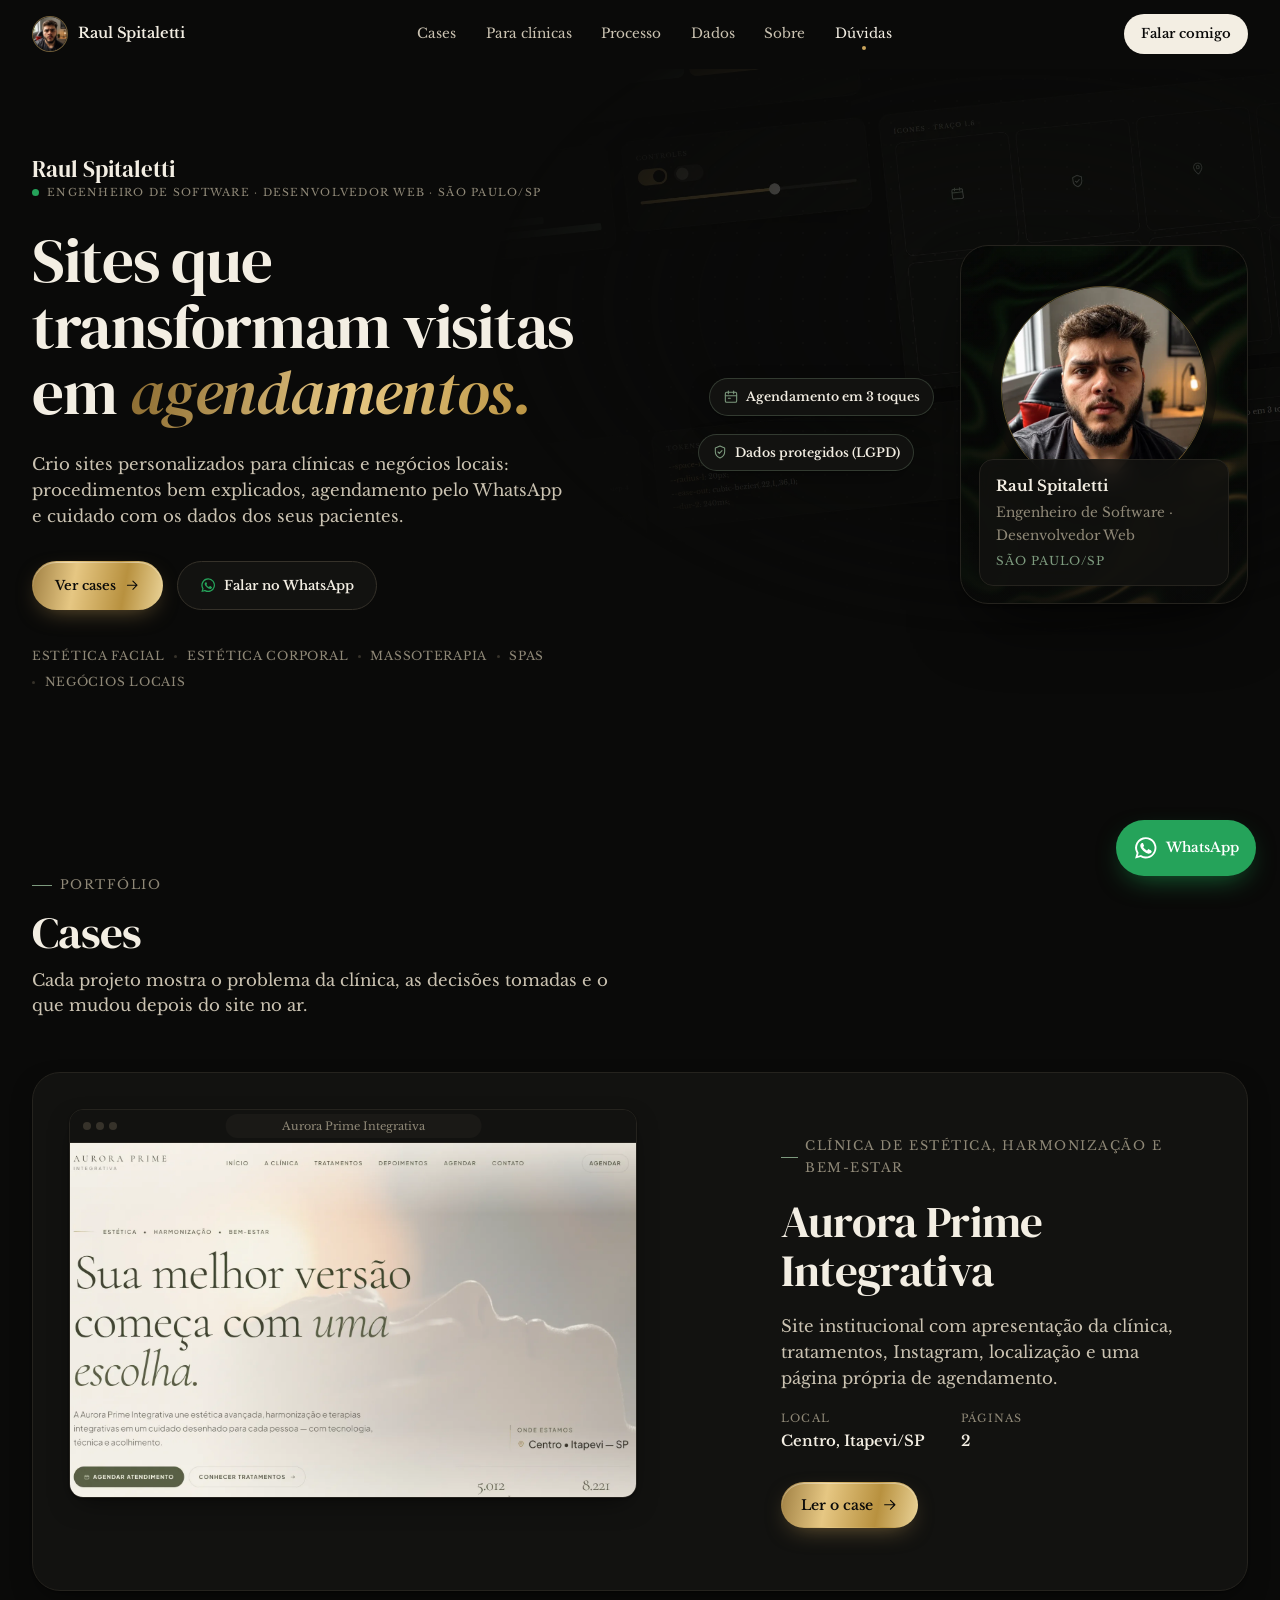
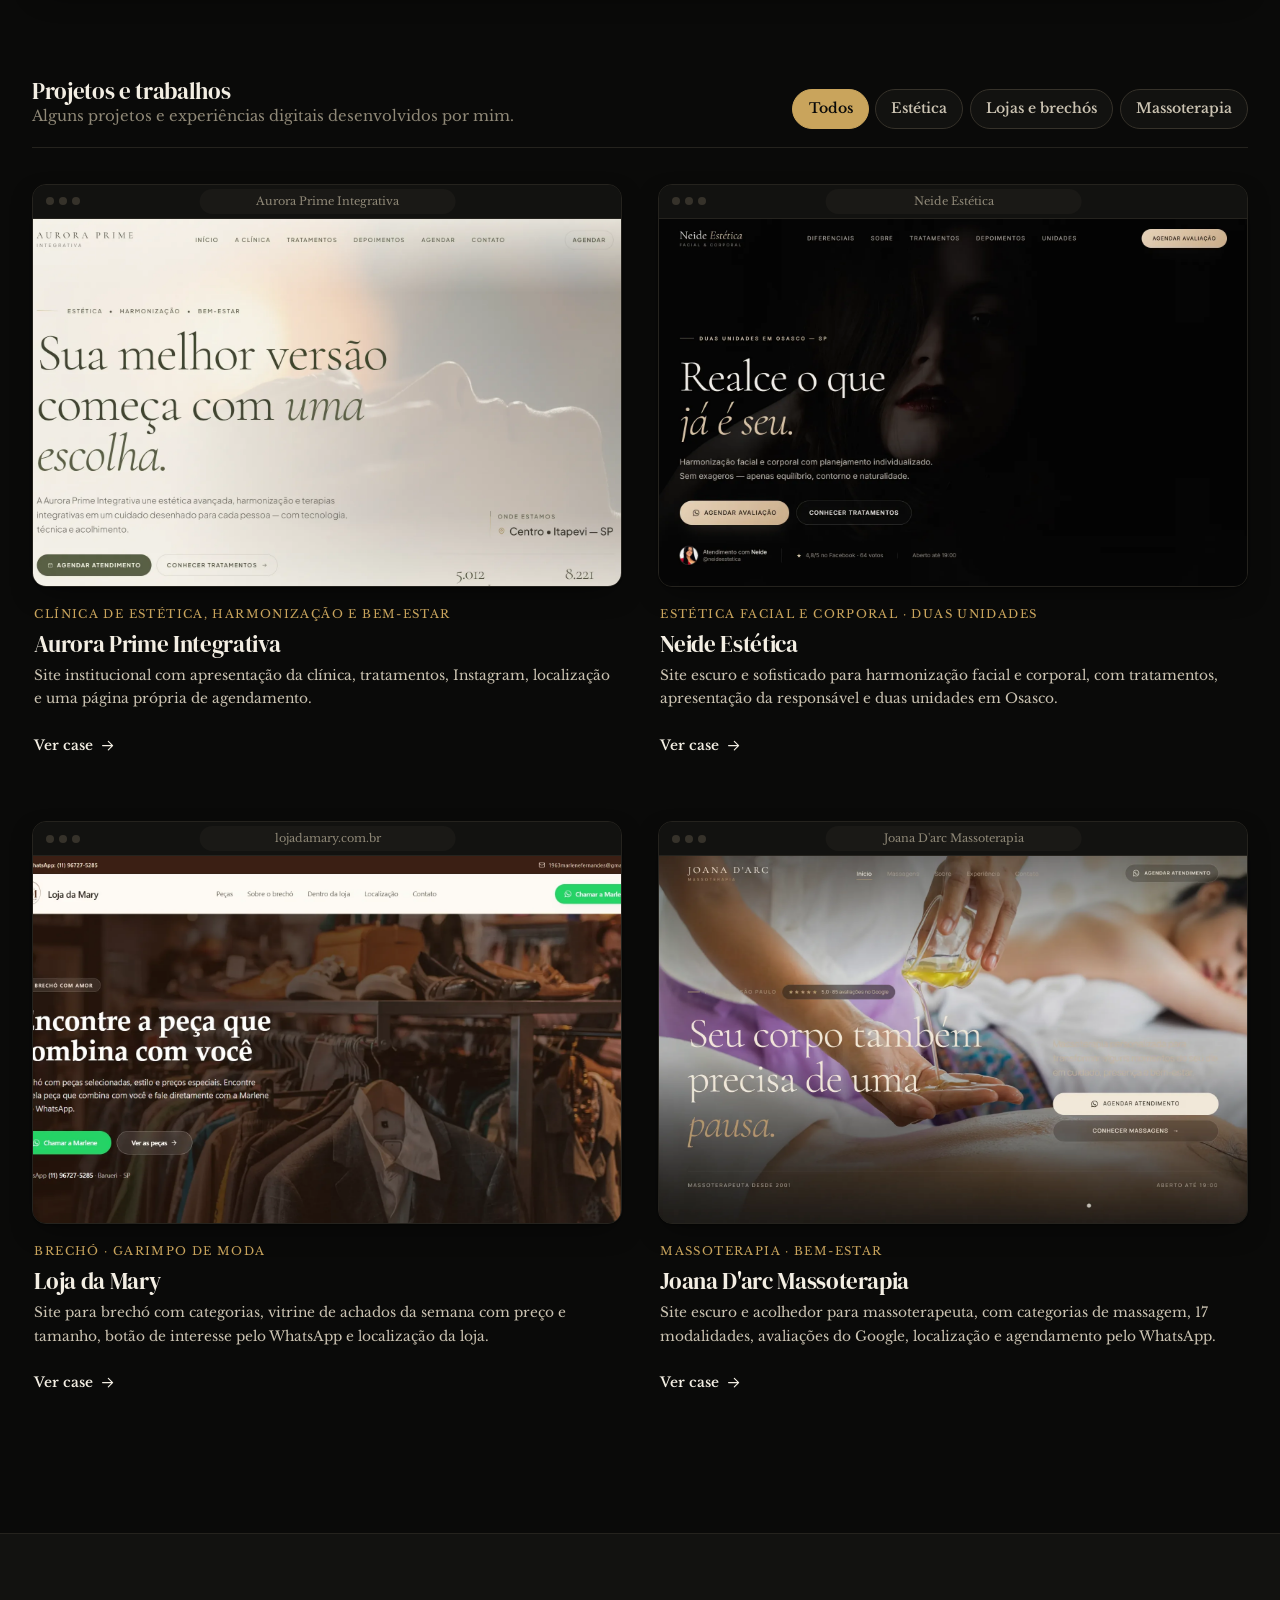
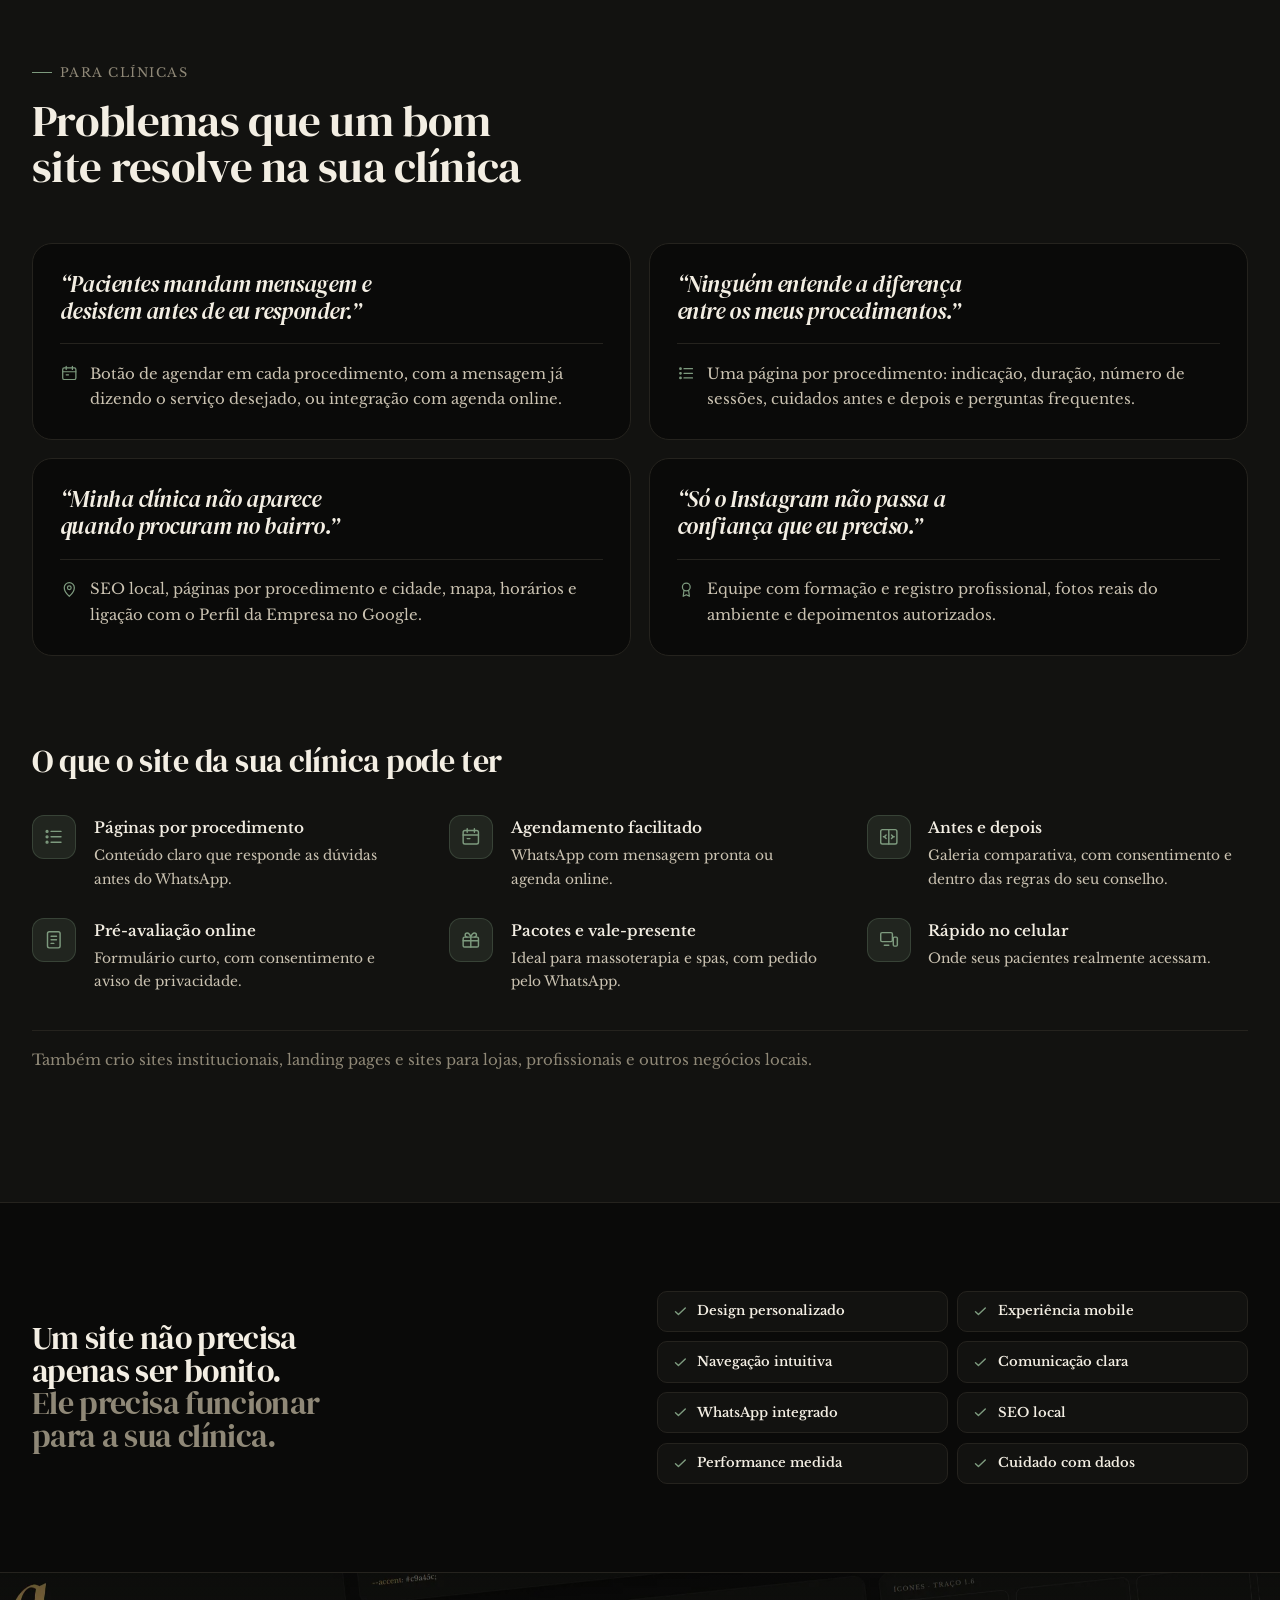
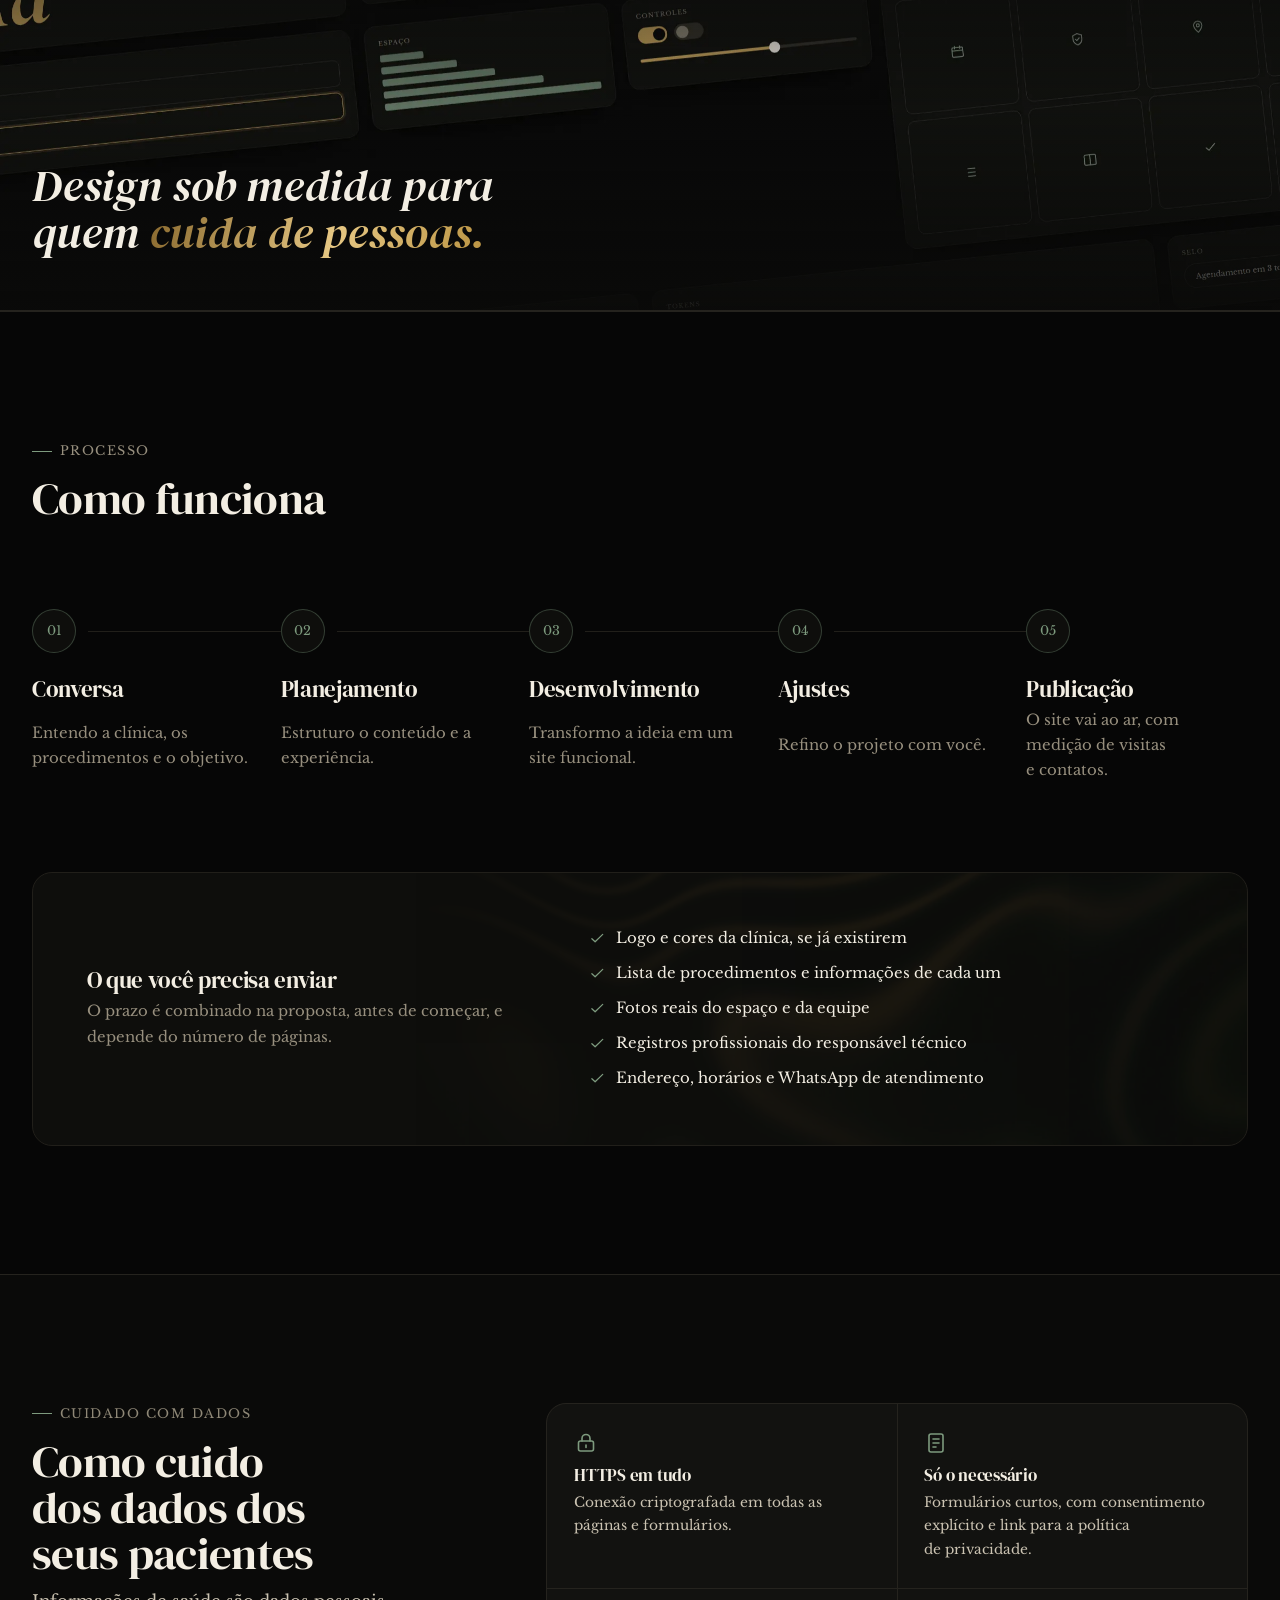
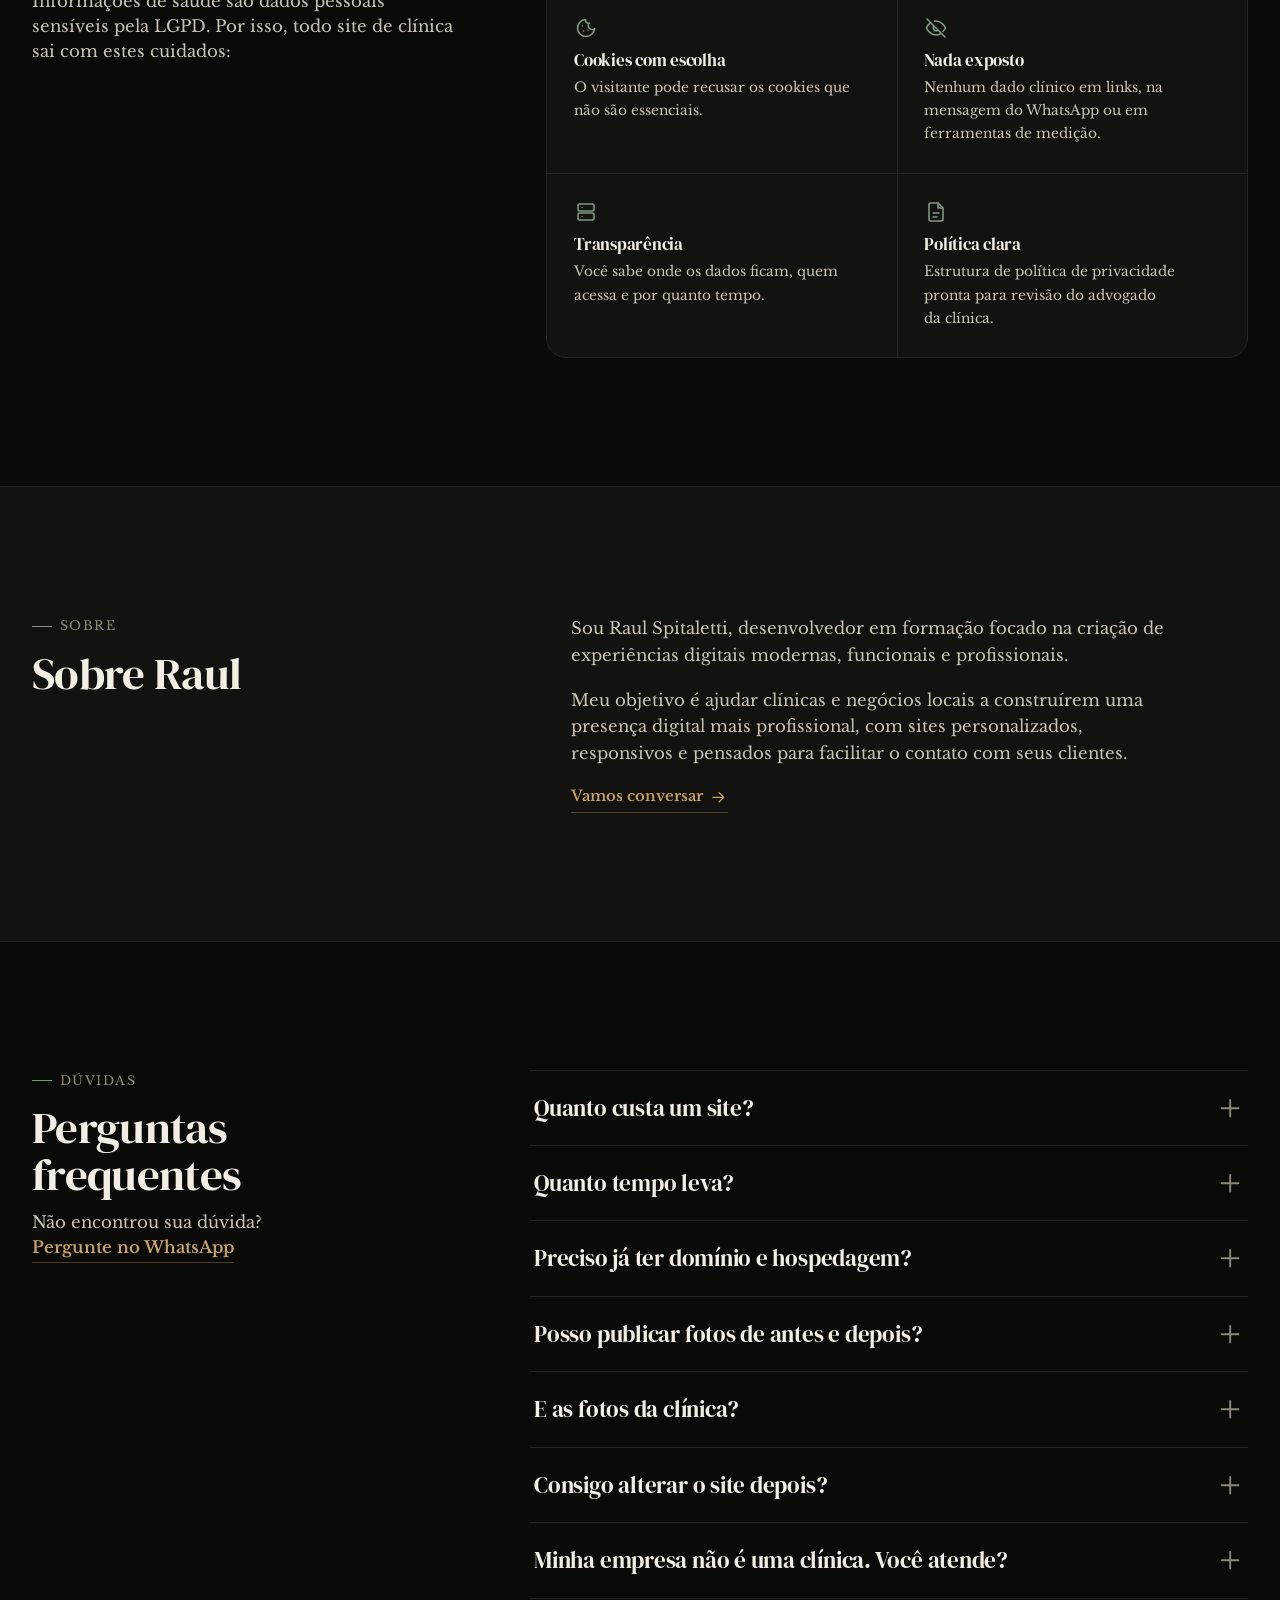
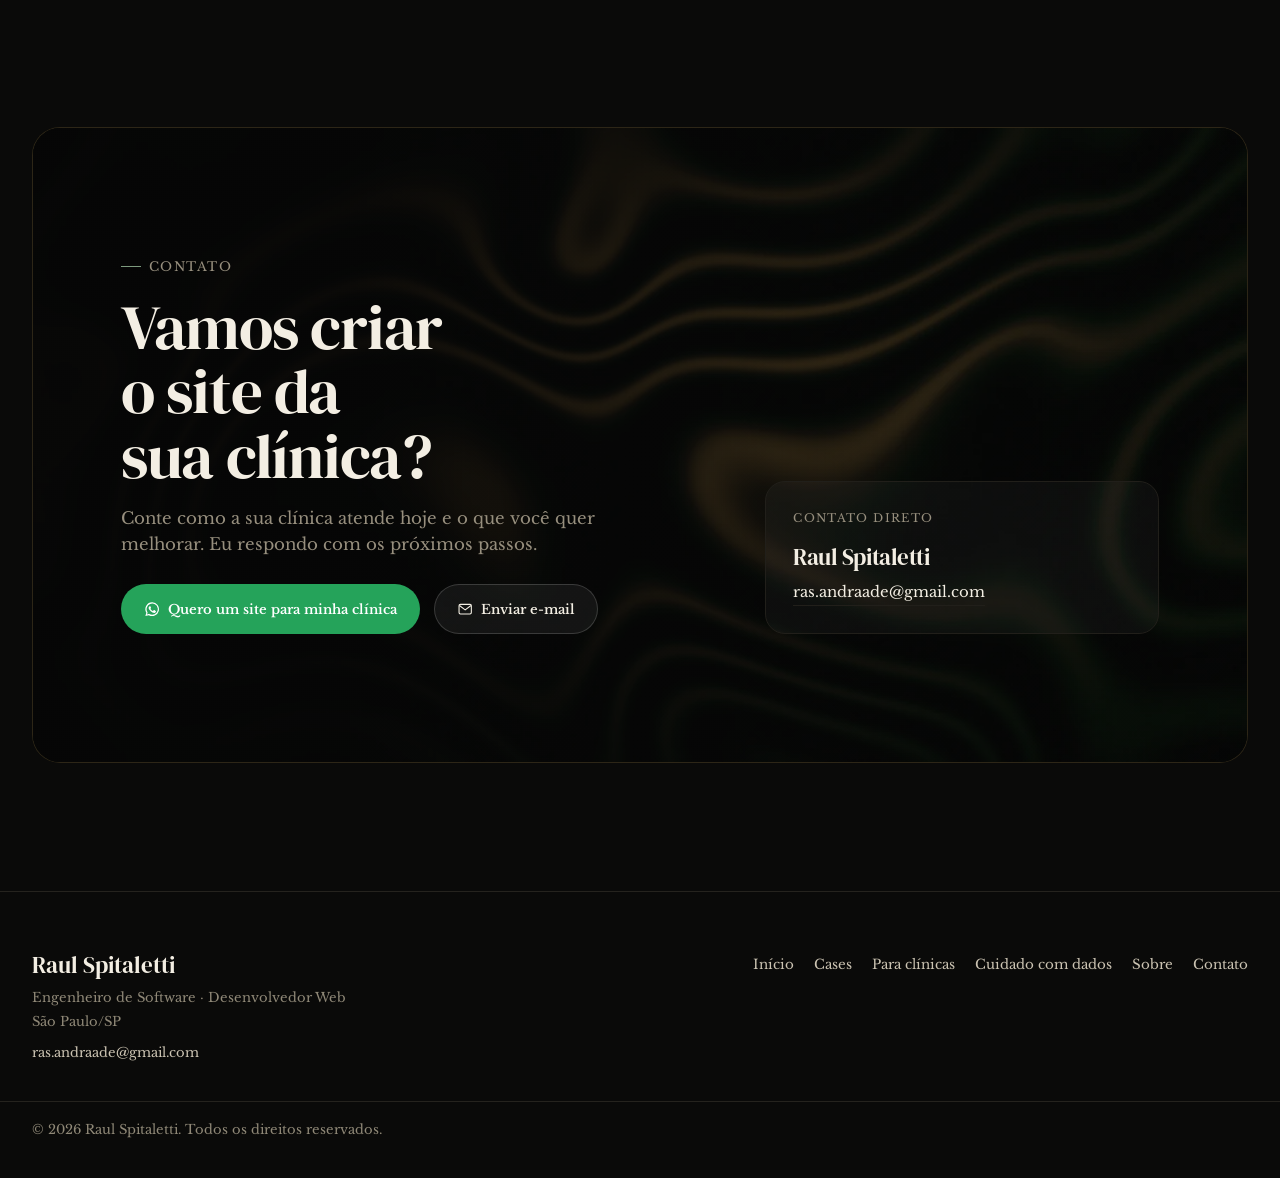
==== commit e7d88907: "atualiza portifolio" ====
--- a/index.html
+++ b/index.html
@@ -6,7 +6,7 @@
   <title>Raul Spitaletti — Sites para Clínicas de Estética e Massoterapia</title>
   <meta name="description" content="Criação de sites profissionais para clínicas de estética, massoterapia e negócios locais: procedimentos bem apresentados, agendamento pelo WhatsApp e cuidado com os dados dos pacientes.">
   <meta name="author" content="Raul Spitaletti">
-  <link rel="canonical" href="https://SEU-DOMINIO.com.br/">
+  <link rel="canonical" href="https://portifoliosites-khaki.vercel.app/">
   <meta name="robots" content="index, follow, max-image-preview:large">
   <meta name="color-scheme" content="dark">
   <meta name="theme-color" content="#0a0a09">
@@ -25,15 +25,15 @@
   <link rel="stylesheet" href="assets/css/styles.css">
 
   <!-- Preview de links (WhatsApp, Instagram, LinkedIn, Facebook, X)
-       Troque SEU-DOMINIO.com.br pelo domínio real em todo o projeto -->
+       Domínio atual: portifoliosites-khaki.vercel.app -->
   <meta property="og:type" content="website">
   <meta property="og:site_name" content="Raul Spitaletti">
   <meta property="og:locale" content="pt_BR">
   <meta property="og:title" content="Raul Spitaletti — Sites para Clínicas de Estética e Massoterapia">
   <meta property="og:description" content="Sites que transformam visitas em agendamentos para clínicas de estética, massoterapia e negócios locais.">
-  <meta property="og:url" content="https://SEU-DOMINIO.com.br/">
-  <meta property="og:image" content="https://SEU-DOMINIO.com.br/assets/img/og-image.jpg">
-  <meta property="og:image:secure_url" content="https://SEU-DOMINIO.com.br/assets/img/og-image.jpg">
+  <meta property="og:url" content="https://portifoliosites-khaki.vercel.app/">
+  <meta property="og:image" content="https://portifoliosites-khaki.vercel.app/assets/img/og-image.jpg">
+  <meta property="og:image:secure_url" content="https://portifoliosites-khaki.vercel.app/assets/img/og-image.jpg">
   <meta property="og:image:type" content="image/jpeg">
   <meta property="og:image:width" content="1200">
   <meta property="og:image:height" content="630">
@@ -41,7 +41,7 @@
   <meta name="twitter:card" content="summary_large_image">
   <meta name="twitter:title" content="Raul Spitaletti — Sites para Clínicas de Estética e Massoterapia">
   <meta name="twitter:description" content="Sites que transformam visitas em agendamentos para clínicas de estética, massoterapia e negócios locais.">
-  <meta name="twitter:image" content="https://SEU-DOMINIO.com.br/assets/img/og-image.jpg">
+  <meta name="twitter:image" content="https://portifoliosites-khaki.vercel.app/assets/img/og-image.jpg">
   <meta name="twitter:image:alt" content="Raul Spitaletti — Sites para clínicas que transformam visitas em agendamentos.">
 
   <script type="application/ld+json">
@@ -51,10 +51,10 @@
     "name": "Raul Spitaletti — Sites para Clínicas",
     "description": "Criação de sites profissionais para clínicas de estética, massoterapia e negócios locais.",
     "email": "ras.andraade@gmail.com",
-    "founder": { "@type": "Person", "name": "Raul Spitaletti", "jobTitle": ["Engenheiro de Software", "Desenvolvedor Web"], "image": "https://SEU-DOMINIO.com.br/assets/img/raul.webp" },
-    "url": "https://SEU-DOMINIO.com.br/",
-    "image": "https://SEU-DOMINIO.com.br/assets/img/og-image.jpg",
-    "logo": "https://SEU-DOMINIO.com.br/assets/img/icon-512.png",
+    "founder": { "@type": "Person", "name": "Raul Spitaletti", "jobTitle": ["Engenheiro de Software", "Desenvolvedor Web"], "image": "https://portifoliosites-khaki.vercel.app/assets/img/raul.webp" },
+    "url": "https://portifoliosites-khaki.vercel.app/",
+    "image": "https://portifoliosites-khaki.vercel.app/assets/img/og-image.jpg",
+    "logo": "https://portifoliosites-khaki.vercel.app/assets/img/icon-512.png",
     "address": { "@type": "PostalAddress", "addressLocality": "São Paulo", "addressRegion": "SP", "addressCountry": "BR" },
     "areaServed": { "@type": "Country", "name": "Brasil" },
     "availableLanguage": "pt-BR",
@@ -66,7 +66,7 @@
     "@context": "https://schema.org",
     "@type": "WebSite",
     "name": "Raul Spitaletti",
-    "url": "https://SEU-DOMINIO.com.br/",
+    "url": "https://portifoliosites-khaki.vercel.app/",
     "inLanguage": "pt-BR"
   }
   </script>
